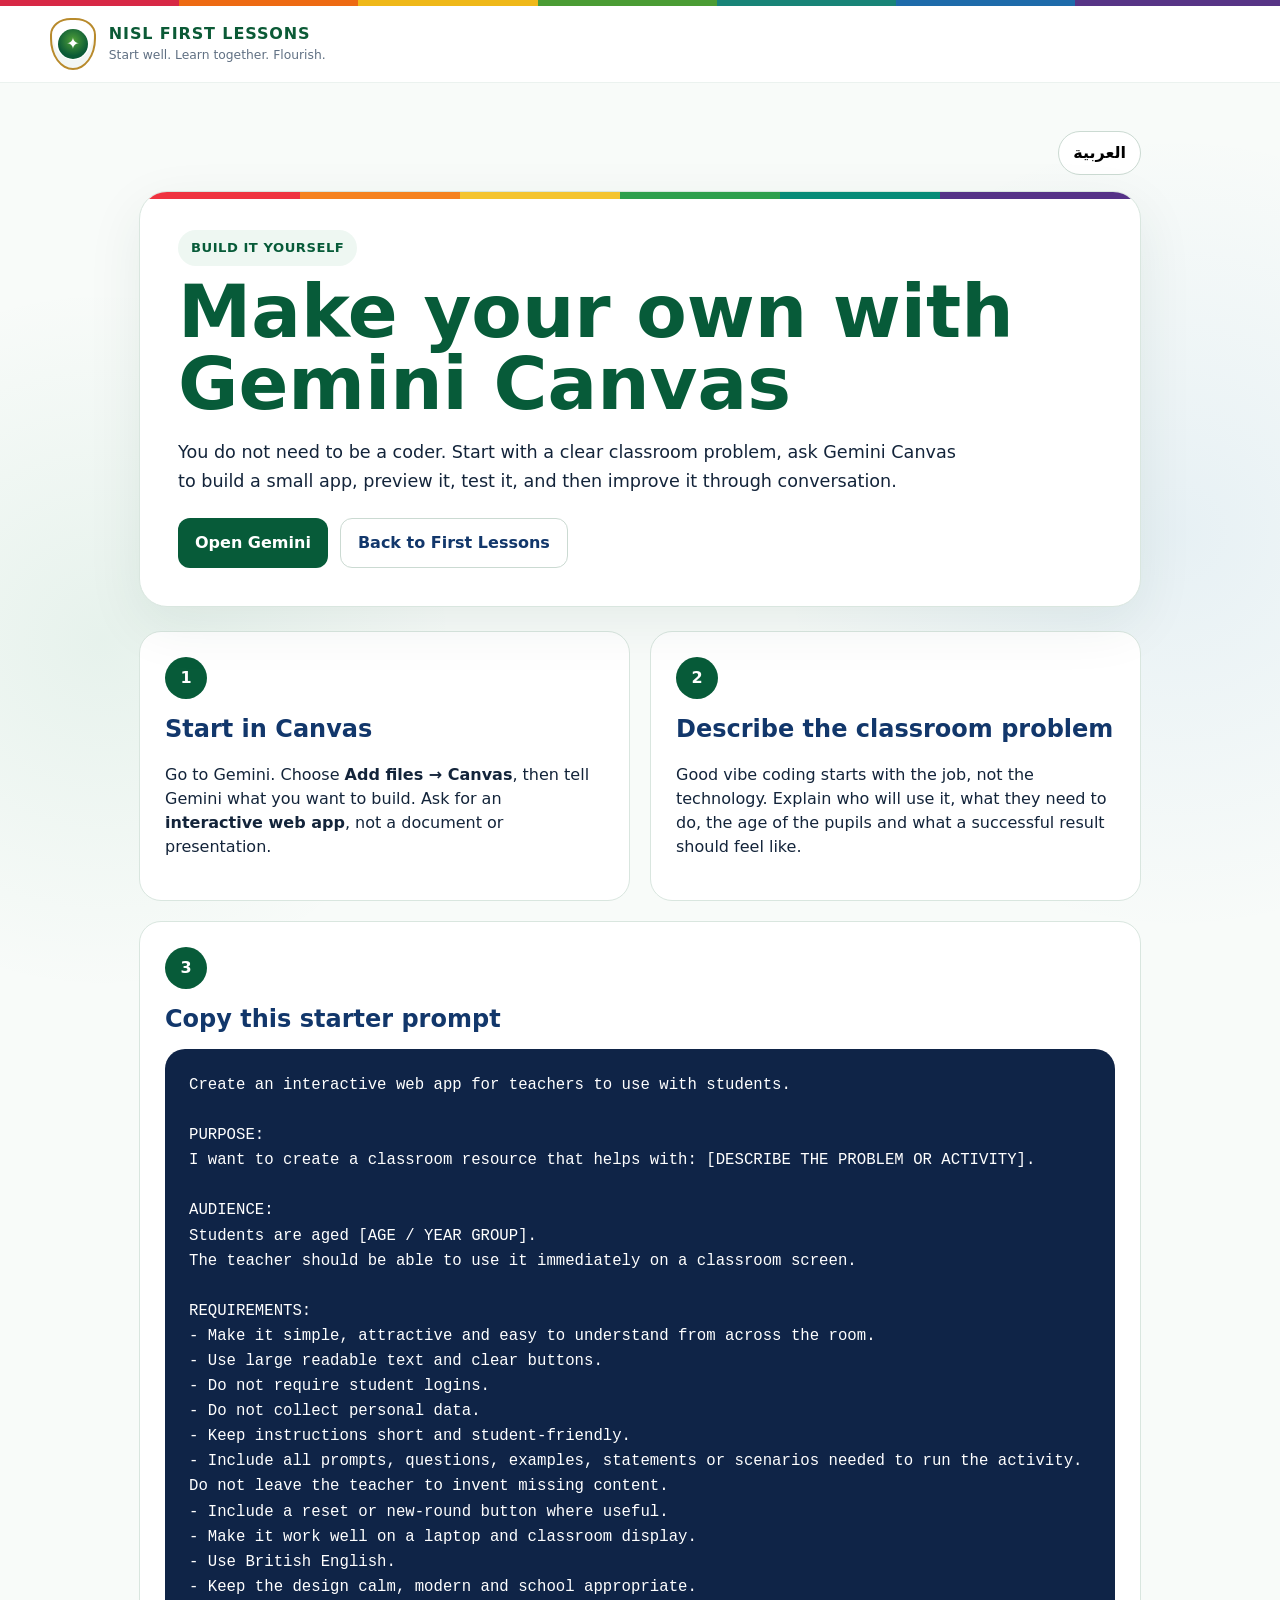
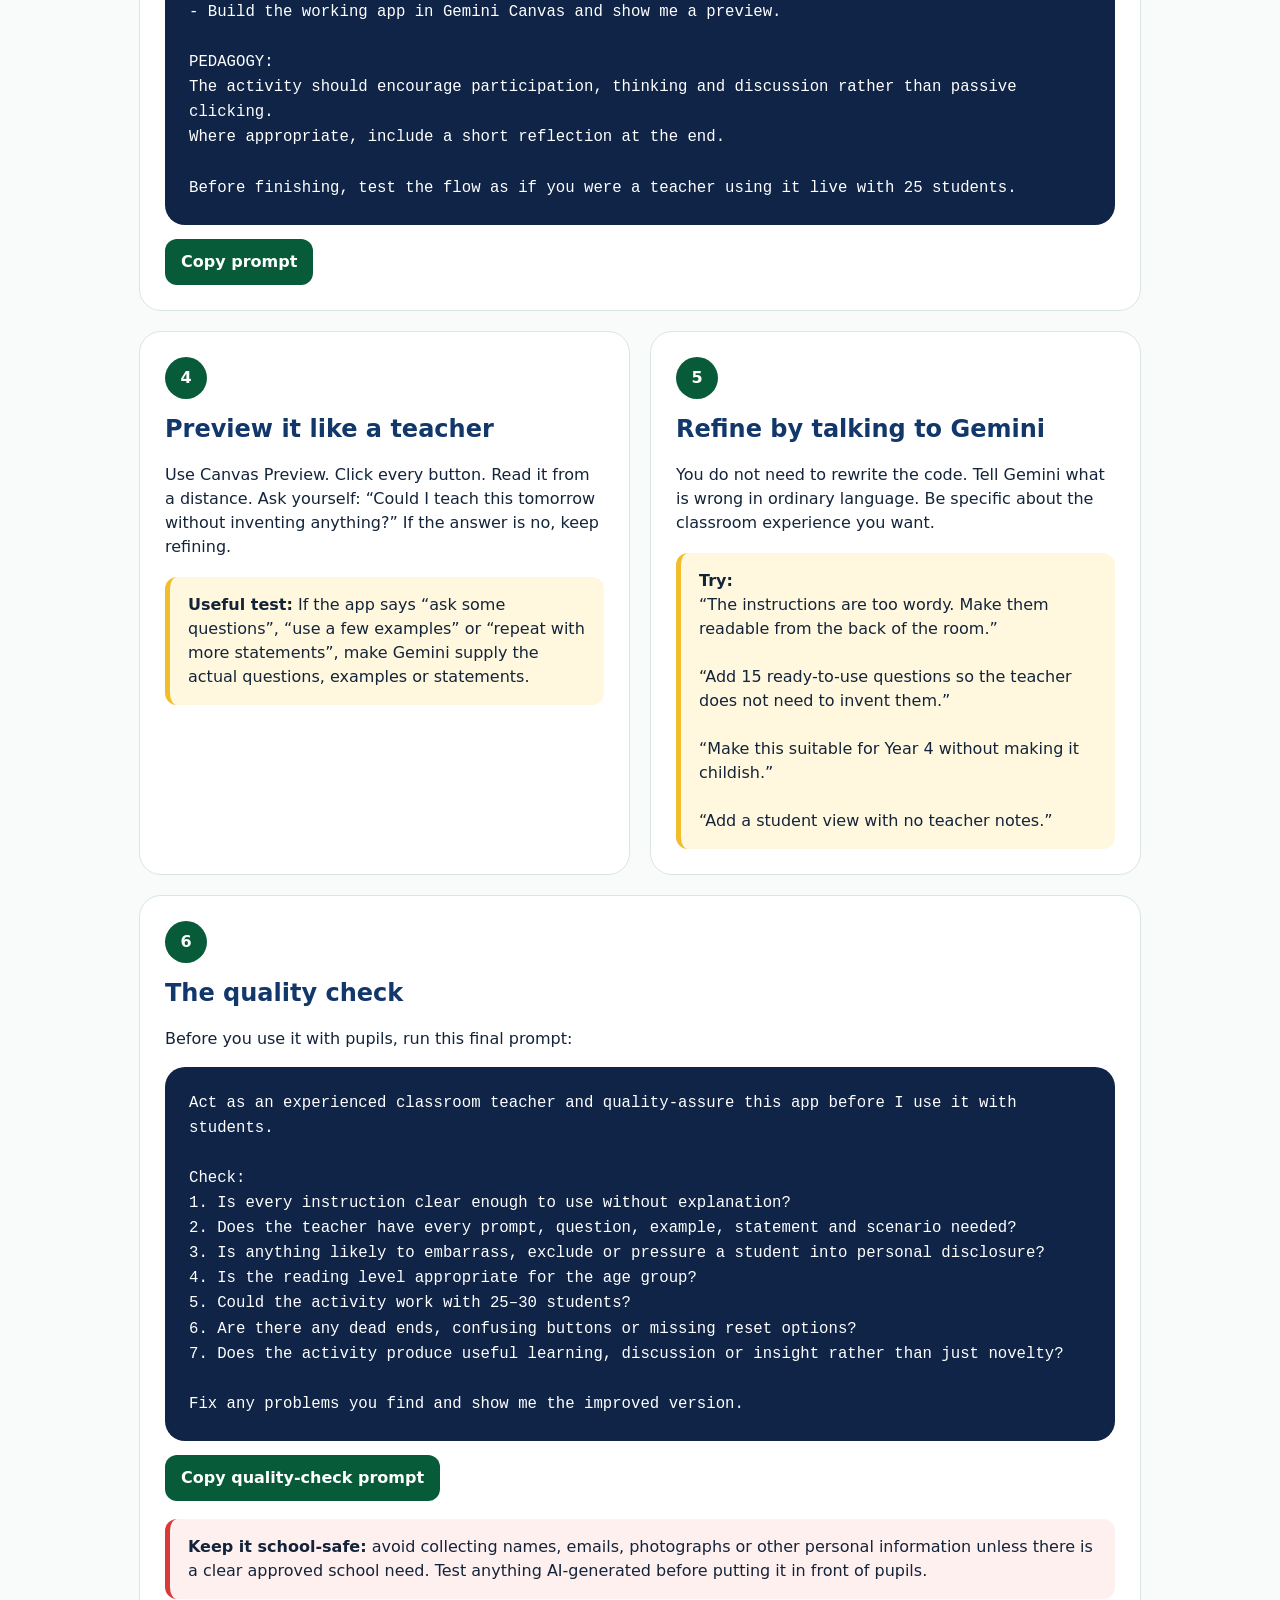
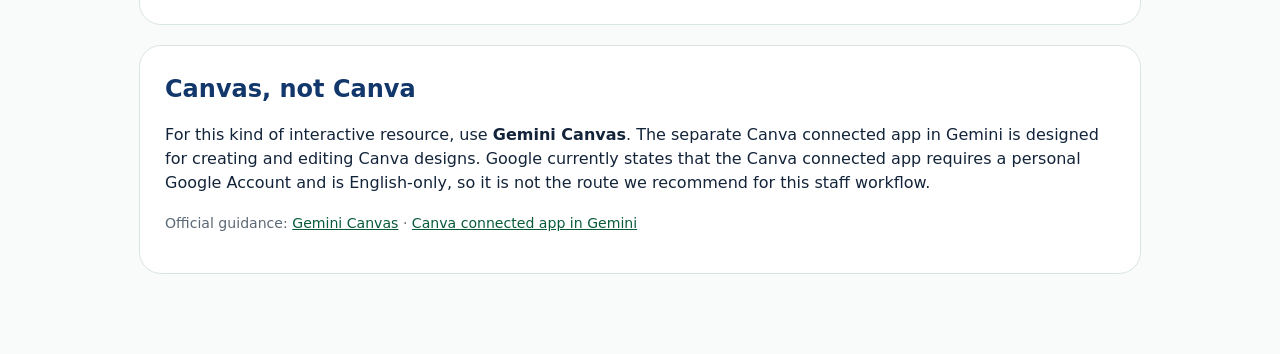
==== make-your-own.html @ 5b25884c "Add Gemini Canvas make-your-own guide" ====
<!doctype html>
<html lang="en" dir="ltr">
<head>
  <meta charset="utf-8" />
  <meta name="viewport" content="width=device-width, initial-scale=1" />
  <meta name="theme-color" content="#0b5a36" />
  <title>Make Your Own | NISL First Lessons</title>
  <link rel="stylesheet" href="styles.css" />
  <style>
    .guide-wrap{max-width:1050px;margin:0 auto;padding:48px 24px 80px}.guide-hero{background:#fff;border:1px solid #d9e6df;border-radius:28px;padding:38px;box-shadow:0 18px 55px rgba(14,65,47,.08);position:relative;overflow:hidden}.guide-hero:before{content:"";position:absolute;left:0;right:0;top:0;height:7px;background:linear-gradient(90deg,#ef3340 0 16%,#f58220 16% 32%,#f4c430 32% 48%,#2e9f4d 48% 64%,#078b78 64% 80%,#553287 80%)}.guide-hero h1{font-size:clamp(2.3rem,6vw,4.6rem);line-height:.98;margin:10px 0 18px;color:#075b39}.guide-hero p{font-size:1.1rem;line-height:1.65;max-width:780px}.guide-badge{display:inline-flex;padding:8px 13px;border-radius:999px;background:#eef7f2;color:#075b39;font-weight:800;font-size:.82rem;letter-spacing:.04em;text-transform:uppercase}.guide-grid{display:grid;grid-template-columns:repeat(2,minmax(0,1fr));gap:20px;margin-top:24px}.guide-card{background:#fff;border:1px solid #d9e6df;border-radius:22px;padding:25px}.guide-card.full{grid-column:1/-1}.guide-card h2{margin:0 0 12px;color:#12376b}.step-number{width:42px;height:42px;border-radius:50%;display:inline-grid;place-items:center;background:#075b39;color:#fff;font-weight:900;margin-bottom:12px}.prompt-box{background:#0f2447;color:#fff;border-radius:20px;padding:24px;white-space:pre-wrap;font:500 0.98rem/1.6 ui-monospace,SFMono-Regular,Consolas,monospace;position:relative}.copy-btn{margin-top:14px;border:0;border-radius:12px;background:#075b39;color:#fff;padding:11px 16px;font-weight:800;cursor:pointer}.tip{background:#fff8df;border-left:5px solid #f2bd2d;padding:16px 18px;border-radius:12px;margin-top:18px}.warning{background:#fff0f0;border-left:5px solid #d83a3a;padding:16px 18px;border-radius:12px;margin-top:18px}.source-note{font-size:.88rem;color:#5b6875;margin-top:18px}.source-note a{color:#075b39}.guide-actions{display:flex;gap:12px;flex-wrap:wrap;margin-top:22px}.guide-actions a{display:inline-flex;align-items:center;justify-content:center;text-decoration:none;border-radius:12px;padding:12px 17px;font-weight:800}.primary-link{background:#075b39;color:#fff}.secondary-link{background:#fff;color:#12376b;border:1px solid #cbdad2}.rtl .guide-card,.rtl .guide-hero{text-align:right}.lang-bar{display:flex;justify-content:flex-end;margin-bottom:16px}.lang-bar button{background:#fff;border:1px solid #cbdad2;border-radius:999px;padding:9px 14px;font-weight:800;cursor:pointer}@media(max-width:760px){.guide-grid{grid-template-columns:1fr}.guide-card.full{grid-column:auto}.guide-hero{padding:28px}.guide-wrap{padding:28px 16px 60px}}
  </style>
</head>
<body>
  <header class="site-header">
    <div class="rainbow-strip" aria-hidden="true"></div>
    <div class="header-inner">
      <a href="index.html" class="brand" aria-label="NISL First Lessons home">
        <span class="brand-mark" aria-hidden="true"><span class="brand-tree">✦</span></span>
        <span class="brand-copy"><strong>NISL FIRST LESSONS</strong><small id="brandTag">Start well. Learn together. Flourish.</small></span>
      </a>
    </div>
  </header>

  <main class="guide-wrap">
    <div class="lang-bar"><button id="langBtn" type="button">العربية</button></div>

    <section class="guide-hero">
      <span class="guide-badge" id="badge">Build it yourself</span>
      <h1 id="title">Make your own with Gemini Canvas</h1>
      <p id="intro">You do not need to be a coder. Start with a clear classroom problem, ask Gemini Canvas to build a small app, preview it, test it, and then improve it through conversation.</p>
      <div class="guide-actions">
        <a class="primary-link" href="https://gemini.google.com/" target="_blank" rel="noopener" id="openGemini">Open Gemini</a>
        <a class="secondary-link" href="index.html" id="back">Back to First Lessons</a>
      </div>
    </section>

    <section class="guide-grid">
      <article class="guide-card">
        <div class="step-number">1</div>
        <h2 id="s1h">Start in Canvas</h2>
        <p id="s1p">Go to Gemini. Choose <strong>Add files → Canvas</strong>, then tell Gemini what you want to build. Ask for an <strong>interactive web app</strong>, not a document or presentation.</p>
      </article>

      <article class="guide-card">
        <div class="step-number">2</div>
        <h2 id="s2h">Describe the classroom problem</h2>
        <p id="s2p">Good vibe coding starts with the job, not the technology. Explain who will use it, what they need to do, the age of the pupils and what a successful result should feel like.</p>
      </article>

      <article class="guide-card full">
        <div class="step-number">3</div>
        <h2 id="s3h">Copy this starter prompt</h2>
        <div class="prompt-box" id="promptBox">Create an interactive web app for teachers to use with students.

PURPOSE:
I want to create a classroom resource that helps with: [DESCRIBE THE PROBLEM OR ACTIVITY].

AUDIENCE:
Students are aged [AGE / YEAR GROUP].
The teacher should be able to use it immediately on a classroom screen.

REQUIREMENTS:
- Make it simple, attractive and easy to understand from across the room.
- Use large readable text and clear buttons.
- Do not require student logins.
- Do not collect personal data.
- Keep instructions short and student-friendly.
- Include all prompts, questions, examples, statements or scenarios needed to run the activity. Do not leave the teacher to invent missing content.
- Include a reset or new-round button where useful.
- Make it work well on a laptop and classroom display.
- Use British English.
- Keep the design calm, modern and school appropriate.
- Build the working app in Gemini Canvas and show me a preview.

PEDAGOGY:
The activity should encourage participation, thinking and discussion rather than passive clicking.
Where appropriate, include a short reflection at the end.

Before finishing, test the flow as if you were a teacher using it live with 25 students.</div>
        <button class="copy-btn" id="copyPrompt" type="button">Copy prompt</button>
      </article>

      <article class="guide-card">
        <div class="step-number">4</div>
        <h2 id="s4h">Preview it like a teacher</h2>
        <p id="s4p">Use Canvas Preview. Click every button. Read it from a distance. Ask yourself: “Could I teach this tomorrow without inventing anything?” If the answer is no, keep refining.</p>
        <div class="tip" id="tip"><strong>Useful test:</strong> If the app says “ask some questions”, “use a few examples” or “repeat with more statements”, make Gemini supply the actual questions, examples or statements.</div>
      </article>

      <article class="guide-card">
        <div class="step-number">5</div>
        <h2 id="s5h">Refine by talking to Gemini</h2>
        <p id="s5p">You do not need to rewrite the code. Tell Gemini what is wrong in ordinary language. Be specific about the classroom experience you want.</p>
        <div class="tip" id="examples"><strong>Try:</strong><br>“The instructions are too wordy. Make them readable from the back of the room.”<br><br>“Add 15 ready-to-use questions so the teacher does not need to invent them.”<br><br>“Make this suitable for Year 4 without making it childish.”<br><br>“Add a student view with no teacher notes.”</div>
      </article>

      <article class="guide-card full">
        <div class="step-number">6</div>
        <h2 id="s6h">The quality check</h2>
        <p id="s6p">Before you use it with pupils, run this final prompt:</p>
        <div class="prompt-box" id="auditBox">Act as an experienced classroom teacher and quality-assure this app before I use it with students.

Check:
1. Is every instruction clear enough to use without explanation?
2. Does the teacher have every prompt, question, example, statement and scenario needed?
3. Is anything likely to embarrass, exclude or pressure a student into personal disclosure?
4. Is the reading level appropriate for the age group?
5. Could the activity work with 25–30 students?
6. Are there any dead ends, confusing buttons or missing reset options?
7. Does the activity produce useful learning, discussion or insight rather than just novelty?

Fix any problems you find and show me the improved version.</div>
        <button class="copy-btn" id="copyAudit" type="button">Copy quality-check prompt</button>
        <div class="warning" id="warning"><strong>Keep it school-safe:</strong> avoid collecting names, emails, photographs or other personal information unless there is a clear approved school need. Test anything AI-generated before putting it in front of pupils.</div>
      </article>

      <article class="guide-card full">
        <h2 id="canvasVsCanva">Canvas, not Canva</h2>
        <p id="canvasVsCanvaP">For this kind of interactive resource, use <strong>Gemini Canvas</strong>. The separate Canva connected app in Gemini is designed for creating and editing Canva designs. Google currently states that the Canva connected app requires a personal Google Account and is English-only, so it is not the route we recommend for this staff workflow.</p>
        <p class="source-note" id="sources">Official guidance: <a href="https://support.google.com/gemini/answer/16047321" target="_blank" rel="noopener">Gemini Canvas</a> · <a href="https://support.google.com/gemini/answer/17081444" target="_blank" rel="noopener">Canva connected app in Gemini</a></p>
      </article>
    </section>
  </main>

  <script>
    const en={brandTag:'Start well. Learn together. Flourish.',badge:'Build it yourself',title:'Make your own with Gemini Canvas',intro:'You do not need to be a coder. Start with a clear classroom problem, ask Gemini Canvas to build a small app, preview it, test it, and then improve it through conversation.',openGemini:'Open Gemini',back:'Back to First Lessons',s1h:'Start in Canvas',s1p:'Go to Gemini. Choose <strong>Add files → Canvas</strong>, then tell Gemini what you want to build. Ask for an <strong>interactive web app</strong>, not a document or presentation.',s2h:'Describe the classroom problem',s2p:'Good vibe coding starts with the job, not the technology. Explain who will use it, what they need to do, the age of the pupils and what a successful result should feel like.',s3h:'Copy this starter prompt',copyPrompt:'Copy prompt',s4h:'Preview it like a teacher',s4p:'Use Canvas Preview. Click every button. Read it from a distance. Ask yourself: “Could I teach this tomorrow without inventing anything?” If the answer is no, keep refining.',tip:'<strong>Useful test:</strong> If the app says “ask some questions”, “use a few examples” or “repeat with more statements”, make Gemini supply the actual questions, examples or statements.',s5h:'Refine by talking to Gemini',s5p:'You do not need to rewrite the code. Tell Gemini what is wrong in ordinary language. Be specific about the classroom experience you want.',examples:'<strong>Try:</strong><br>“The instructions are too wordy. Make them readable from the back of the room.”<br><br>“Add 15 ready-to-use questions so the teacher does not need to invent them.”<br><br>“Make this suitable for Year 4 without making it childish.”<br><br>“Add a student view with no teacher notes.”',s6h:'The quality check',s6p:'Before you use it with pupils, run this final prompt:',copyAudit:'Copy quality-check prompt',warning:'<strong>Keep it school-safe:</strong> avoid collecting names, emails, photographs or other personal information unless there is a clear approved school need. Test anything AI-generated before putting it in front of pupils.',canvasVsCanva:'Canvas, not Canva',canvasVsCanvaP:'For this kind of interactive resource, use <strong>Gemini Canvas</strong>. The separate Canva connected app in Gemini is designed for creating and editing Canva designs. Google currently states that the Canva connected app requires a personal Google Account and is English-only, so it is not the route we recommend for this staff workflow.',sources:'Official guidance: <a href="https://support.google.com/gemini/answer/16047321" target="_blank" rel="noopener">Gemini Canvas</a> · <a href="https://support.google.com/gemini/answer/17081444" target="_blank" rel="noopener">Canva connected app in Gemini</a>'};
    const ar={brandTag:'ابدأ جيداً. تعلموا معاً. ازدهروا.',badge:'اصنعها بنفسك',title:'اصنع أداتك باستخدام Gemini Canvas',intro:'لا تحتاج إلى أن تكون مبرمجاً. ابدأ بمشكلة صفية واضحة، واطلب من Gemini Canvas إنشاء تطبيق صغير، ثم اعرضه واختبره وحسّنه من خلال الحوار.',openGemini:'افتح Gemini',back:'العودة إلى الحصص الأولى',s1h:'ابدأ في Canvas',s1p:'افتح Gemini واختر <strong>إضافة ملفات ← Canvas</strong>، ثم صف ما تريد بناءه. اطلب <strong>تطبيق ويب تفاعلياً</strong> وليس مستنداً أو عرضاً تقديمياً.',s2h:'صف المشكلة الصفية',s2p:'ابدأ بالمهمة لا بالتقنية. وضّح من سيستخدم الأداة، وما المطلوب منهم، وعمر الطلاب، وما شكل النجاح الذي تريده.',s3h:'انسخ هذا الطلب للبدء',copyPrompt:'نسخ الطلب',s4h:'عاينه كمعلم',s4p:'استخدم المعاينة في Canvas. جرّب كل زر واقرأ المحتوى من مسافة. اسأل نفسك: «هل أستطيع تدريس هذا غداً دون اختراع أي شيء؟» إذا كانت الإجابة لا، فاستمر في التحسين.',tip:'<strong>اختبار مفيد:</strong> إذا قالت الأداة «اطرح بعض الأسئلة» أو «استخدم أمثلة» أو «كرر بعبارات أخرى»، فاطلب من Gemini توفير الأسئلة أو الأمثلة أو العبارات نفسها.',s5h:'حسّنه بالحوار مع Gemini',s5p:'لا تحتاج إلى تعديل الكود بنفسك. أخبر Gemini بالمشكلة بلغة عادية وكن محدداً بشأن تجربة الصف التي تريدها.',examples:'<strong>جرّب:</strong><br>«التعليمات طويلة جداً. اجعلها مقروءة من آخر الصف.»<br><br>«أضف 15 سؤالاً جاهزاً حتى لا يضطر المعلم إلى ابتكارها.»<br><br>«اجعل هذا مناسباً للصف الرابع دون أن يبدو طفولياً.»<br><br>«أضف عرضاً للطلاب يخفي ملاحظات المعلم.»',s6h:'فحص الجودة',s6p:'قبل استخدام الأداة مع الطلاب، شغّل طلب الفحص النهائي:',copyAudit:'نسخ طلب فحص الجودة',warning:'<strong>حافظ على السلامة المدرسية:</strong> تجنب جمع الأسماء أو البريد الإلكتروني أو الصور أو المعلومات الشخصية إلا عند وجود حاجة مدرسية معتمدة وواضحة. اختبر أي محتوى يولده الذكاء الاصطناعي قبل عرضه على الطلاب.',canvasVsCanva:'Canvas وليس Canva',canvasVsCanvaP:'لهذا النوع من الموارد التفاعلية استخدم <strong>Gemini Canvas</strong>. تطبيق Canva المتصل داخل Gemini مخصص لإنشاء تصاميم Canva وتعديلها. وتشير Google حالياً إلى أنه يتطلب حساب Google شخصياً ويعمل باللغة الإنجليزية فقط، لذلك لا نوصي به لهذا الاستخدام المدرسي.',sources:'الإرشادات الرسمية: <a href="https://support.google.com/gemini/answer/16047321" target="_blank" rel="noopener">Gemini Canvas</a> · <a href="https://support.google.com/gemini/answer/17081444" target="_blank" rel="noopener">تطبيق Canva المتصل في Gemini</a>'};
    let lang='en';
    const ids=['brandTag','badge','title','intro','openGemini','back','s1h','s1p','s2h','s2p','s3h','s4h','s4p','tip','s5h','s5p','examples','s6h','s6p','warning','canvasVsCanva','canvasVsCanvaP','sources'];
    function apply(){const d=lang==='en'?en:ar;document.documentElement.lang=lang;document.documentElement.dir=lang==='ar'?'rtl':'ltr';document.body.classList.toggle('rtl',lang==='ar');ids.forEach(id=>{const el=document.getElementById(id);if(el&&d[id]!=null)el.innerHTML=d[id]});document.getElementById('copyPrompt').textContent=d.copyPrompt;document.getElementById('copyAudit').textContent=d.copyAudit;document.getElementById('langBtn').textContent=lang==='en'?'العربية':'English'}
    document.getElementById('langBtn').addEventListener('click',()=>{lang=lang==='en'?'ar':'en';apply()});
    document.getElementById('copyPrompt').addEventListener('click',async e=>{await navigator.clipboard.writeText(document.getElementById('promptBox').innerText);e.currentTarget.textContent=lang==='en'?'Copied!':'تم النسخ!';setTimeout(apply,1200)});
    document.getElementById('copyAudit').addEventListener('click',async e=>{await navigator.clipboard.writeText(document.getElementById('auditBox').innerText);e.currentTarget.textContent=lang==='en'?'Copied!':'تم النسخ!';setTimeout(apply,1200)});
  </script>
</body>
</html>
---- styles.css ----
:root {
  --ink: #13243a;
  --muted: #607083;
  --paper: #ffffff;
  --wash: #f4f8f5;
  --green: #0b5a36;
  --green-2: #198754;
  --navy: #173b70;
  --blue: #1d75bd;
  --amber: #e7a614;
  --orange: #ef6c00;
  --red: #d73a49;
  --purple: #62388d;
  --safe: #5c3a91;
  --line: #dce7df;
  --shadow: 0 20px 50px rgba(23, 59, 112, 0.12);
  --radius: 22px;
}

* { box-sizing: border-box; }
html { scroll-behavior: smooth; }
body {
  margin: 0;
  font-family: Inter, ui-sans-serif, system-ui, -apple-system, BlinkMacSystemFont, "Segoe UI", Arial, sans-serif;
  color: var(--ink);
  background:
    radial-gradient(circle at 8% 18%, rgba(25,135,84,.08), transparent 22rem),
    radial-gradient(circle at 92% 15%, rgba(29,117,189,.08), transparent 25rem),
    #f8fbf9;
  line-height: 1.5;
}

body[dir="rtl"] {
  font-family: Tahoma, Arial, sans-serif;
}

button, select, input { font: inherit; }
button { cursor: pointer; }
button:focus-visible, select:focus-visible, input:focus-visible, a:focus-visible {
  outline: 4px solid rgba(29,117,189,.28);
  outline-offset: 3px;
}

.skip-link {
  position: absolute;
  left: -9999px;
  top: 0;
  z-index: 100;
  background: var(--navy);
  color: white;
  padding: .8rem 1rem;
  border-radius: 0 0 10px 0;
}
.skip-link:focus { left: 0; }

.hidden { display: none !important; }

.site-header {
  background: rgba(255,255,255,.94);
  backdrop-filter: blur(14px);
  position: sticky;
  top: 0;
  z-index: 20;
  border-bottom: 1px solid rgba(11,90,54,.08);
}

.rainbow-strip {
  height: 6px;
  background: linear-gradient(90deg,
    #d72845 0 14%, #ed6a13 14% 28%, #efb819 28% 42%,
    #4b9c34 42% 56%, #188477 56% 70%, #1e6baa 70% 84%, #573486 84% 100%);
}

.header-inner {
  width: min(1180px, calc(100% - 2rem));
  margin: 0 auto;
  min-height: 76px;
  display: flex;
  align-items: center;
  justify-content: space-between;
  gap: 1rem;
}

.brand {
  display: flex;
  align-items: center;
  gap: .8rem;
  color: inherit;
  text-decoration: none;
}
.brand-mark {
  width: 46px;
  height: 52px;
  display: grid;
  place-items: center;
  border: 2px solid #b88a2c;
  border-radius: 45% 45% 50% 50% / 32% 32% 60% 60%;
  background: white;
  box-shadow: inset 0 -8px 0 rgba(11,90,54,.05);
}
.brand-tree {
  width: 30px;
  height: 30px;
  display: grid;
  place-items: center;
  border-radius: 50%;
  color: white;
  background: radial-gradient(circle at 50% 38%, #4f9f38, #0b5a36 65%);
  font-size: 1rem;
}
.brand-copy { display: grid; line-height: 1.05; }
.brand-copy strong { color: var(--green); letter-spacing: .055em; font-size: 1rem; }
.brand-copy small { color: var(--muted); margin-top: .35rem; font-size: .77rem; }

.header-actions { display: flex; align-items: center; gap: .7rem; }
.beta-pill {
  border: 1px solid #d9e6de;
  padding: .45rem .7rem;
  border-radius: 999px;
  color: var(--green);
  font-size: .78rem;
  background: #f5faf7;
}
.language-toggle {
  border: 1px solid #cad9d0;
  background: white;
  color: var(--navy);
  padding: .55rem .8rem;
  border-radius: 12px;
  font-weight: 700;
}
.language-toggle:hover { background: #f3f7fb; }

main { min-height: 75vh; }
.hero {
  width: min(1120px, calc(100% - 2rem));
  margin: 0 auto;
  padding: 4.6rem 0 3rem;
}
.hero-copy { max-width: 790px; margin: 0 auto 2.2rem; text-align: center; }
.eyebrow {
  margin: 0 0 .8rem;
  text-transform: uppercase;
  letter-spacing: .13em;
  color: var(--green-2);
  font-size: .76rem;
  font-weight: 800;
}
.hero h1 {
  margin: 0;
  color: var(--green);
  font-size: clamp(2.2rem, 6vw, 4.5rem);
  line-height: .98;
  letter-spacing: -.045em;
}
.hero-intro {
  color: var(--muted);
  font-size: 1.08rem;
  max-width: 710px;
  margin: 1.2rem auto 0;
}

.pathway-grid {
  display: grid;
  grid-template-columns: repeat(3, 1fr);
  gap: 1rem;
  margin: 2rem 0 1.3rem;
}
.pathway-card {
  border: 2px solid transparent;
  background: white;
  border-radius: var(--radius);
  padding: 1.3rem;
  text-align: left;
  min-height: 170px;
  box-shadow: 0 8px 28px rgba(12,66,39,.07);
  display: grid;
  align-content: start;
  gap: .45rem;
  transition: transform .18s ease, border-color .18s ease, box-shadow .18s ease;
}
body[dir="rtl"] .pathway-card { text-align: right; }
.pathway-card:hover { transform: translateY(-3px); box-shadow: 0 14px 32px rgba(12,66,39,.12); }
.pathway-card.active { border-color: var(--green-2); box-shadow: 0 0 0 4px rgba(25,135,84,.08), 0 14px 32px rgba(12,66,39,.12); }
.pathway-icon { font-size: 2rem; }
.pathway-card strong { color: var(--green); font-size: 1.12rem; }
.pathway-card span:last-child { color: var(--muted); font-size: .92rem; }

.builder-card {
  background: rgba(255,255,255,.97);
  border: 1px solid #dfebe3;
  border-radius: 28px;
  padding: clamp(1.2rem, 3vw, 2rem);
  box-shadow: var(--shadow);
}
.form-grid {
  display: grid;
  grid-template-columns: repeat(2, minmax(0, 1fr));
  gap: 1.2rem;
}
.field { display: grid; gap: .55rem; color: var(--ink); font-weight: 760; }
.field span { font-size: .86rem; }
.field select {
  width: 100%;
  border: 1px solid #ccdcd2;
  background: #fbfdfc;
  padding: .85rem 1rem;
  border-radius: 13px;
  color: var(--ink);
  min-height: 49px;
}
.builder-options {
  display: grid;
  grid-template-columns: repeat(2, 1fr);
  gap: 1rem;
  margin: 1.4rem 0;
}
.check-option {
  display: flex;
  gap: .8rem;
  padding: 1rem;
  border-radius: 16px;
  background: #f7faf8;
  border: 1px solid #e1ebe5;
}
.check-option input { width: 20px; height: 20px; accent-color: var(--green-2); margin-top: .15rem; flex: 0 0 auto; }
.check-option span { display: grid; gap: .2rem; }
.check-option strong { color: var(--green); font-size: .92rem; }
.check-option small { color: var(--muted); }

.primary-button {
  border: 0;
  background: linear-gradient(135deg, var(--green), #147347);
  color: white;
  padding: .95rem 1.25rem;
  border-radius: 14px;
  font-weight: 820;
  box-shadow: 0 10px 25px rgba(11,90,54,.22);
}
.primary-button:hover { filter: brightness(1.06); transform: translateY(-1px); }
.generate-button { width: 100%; font-size: 1.03rem; }

.quick-note {
  display: flex;
  gap: .75rem;
  align-items: flex-start;
  max-width: 780px;
  margin: 1.4rem auto 0;
  color: var(--muted);
  font-size: .9rem;
}
.quick-note p { margin: 0; }
.quick-note strong { color: var(--ink); }

.result-section {
  width: min(1120px, calc(100% - 2rem));
  margin: 0 auto;
  padding: 2rem 0 4rem;
}
.result-toolbar {
  display: flex;
  justify-content: space-between;
  gap: 1rem;
  align-items: center;
  margin-bottom: 1rem;
  flex-wrap: wrap;
}
.toolbar-actions { display: flex; flex-wrap: wrap; gap: .55rem; }
.ghost-button, .small-button {
  border: 1px solid #cad9d0;
  background: white;
  color: var(--navy);
  border-radius: 11px;
  padding: .62rem .8rem;
  font-weight: 730;
}
.ghost-button:hover, .small-button:hover { background: #f5f8f6; border-color: #a7c1b0; }

.lesson-sheet {
  background: white;
  border: 1px solid #dfebe3;
  border-radius: 28px;
  overflow: hidden;
  box-shadow: var(--shadow);
}
.lesson-sheet::before {
  content: "";
  display: block;
  height: 8px;
  background: linear-gradient(90deg,
    #d72845 0 14%, #ed6a13 14% 28%, #efb819 28% 42%,
    #4b9c34 42% 56%, #188477 56% 70%, #1e6baa 70% 84%, #573486 84% 100%);
}
.lesson-header {
  display: flex;
  justify-content: space-between;
  gap: 1.2rem;
  padding: clamp(1.4rem, 4vw, 2.5rem);
  background: linear-gradient(135deg, #f7fbf8, #fff);
  border-bottom: 1px solid #e4ece7;
}
.lesson-kicker {
  margin: 0 0 .45rem;
  color: var(--green-2);
  text-transform: uppercase;
  font-size: .75rem;
  letter-spacing: .12em;
  font-weight: 850;
}
.lesson-header h2 {
  color: var(--green);
  margin: 0;
  font-size: clamp(2rem, 5vw, 3.7rem);
  line-height: 1.02;
  letter-spacing: -.035em;
}
.lesson-summary { color: var(--muted); max-width: 720px; margin: .8rem 0 0; font-size: 1.02rem; }
.lesson-badge {
  width: 66px;
  height: 66px;
  flex: 0 0 auto;
  display: grid;
  place-items: center;
  background: #eaf5ee;
  border-radius: 50%;
  font-size: 2rem;
}
.lesson-meta {
  display: flex;
  gap: .55rem;
  flex-wrap: wrap;
  padding: 1rem clamp(1.4rem, 4vw, 2.5rem) 0;
}
.meta-pill {
  border-radius: 999px;
  background: #eef5f0;
  color: var(--green);
  padding: .42rem .68rem;
  font-size: .8rem;
  font-weight: 760;
}
.teacher-overview {
  display: grid;
  grid-template-columns: 1.2fr 1fr;
  gap: 1rem;
  padding: 1.25rem clamp(1.4rem, 4vw, 2.5rem);
}
.teacher-overview > div {
  border: 1px solid #e0e9e3;
  border-radius: 16px;
  padding: 1rem;
  background: #fbfdfc;
}
.mini-label {
  display: block;
  text-transform: uppercase;
  color: var(--green-2);
  letter-spacing: .1em;
  font-size: .69rem;
  font-weight: 850;
  margin-bottom: .35rem;
}
.teacher-overview p { margin: 0; }

.lesson-stages {
  padding: .4rem clamp(1.4rem, 4vw, 2.5rem) 1.5rem;
  display: grid;
  gap: .85rem;
}
.stage-card {
  border-radius: 18px;
  border: 1px solid #dfe8e2;
  padding: 1.1rem;
  display: grid;
  grid-template-columns: 78px 1fr;
  gap: 1rem;
  background: white;
}
.stage-time {
  border-radius: 13px;
  padding: .65rem .55rem;
  background: var(--navy);
  color: white;
  text-align: center;
  align-self: start;
}
.stage-time strong { display: block; font-size: 1.25rem; line-height: 1; }
.stage-time span { font-size: .7rem; opacity: .82; }
.stage-copy h3 { margin: 0 0 .35rem; color: var(--navy); font-size: 1.1rem; }
.stage-copy p { margin: 0; color: #32445a; }
.stage-card.flourish { border-color: #cfe5d5; background: #f4faf6; }
.stage-card.flourish .stage-time { background: var(--green-2); }
.stage-card.exit { border-color: #dfd8ef; background: #faf8fd; }
.stage-card.exit .stage-time { background: var(--purple); }

.adaptation-panel {
  margin: 0 clamp(1.4rem, 4vw, 2.5rem) 1.3rem;
  display: grid;
  grid-template-columns: repeat(2, 1fr);
  border-radius: 18px;
  overflow: hidden;
  border: 1px solid #dde7e1;
}
.adaptation-panel > div { padding: 1.1rem; }
.adaptation-panel > div:first-child { background: #f3f8f5; }
.adaptation-panel > div:last-child { background: #f5f7fb; }
.adaptation-panel h3 { margin: 0 0 .35rem; color: var(--green); }
.adaptation-panel p { margin: 0; color: var(--muted); }

.adjust-panel {
  margin: 0 clamp(1.4rem, 4vw, 2.5rem) 2rem;
  border: 1px dashed #b9cec0;
  border-radius: 15px;
  padding: 1rem;
  display: flex;
  flex-wrap: wrap;
  gap: .75rem;
  align-items: center;
  justify-content: space-between;
}
.adjust-panel p { margin: 0; color: var(--muted); }
.adjust-panel > div { display: flex; gap: .5rem; }
.adjust-note { flex-basis: 100%; color: var(--green) !important; font-weight: 690; }

.student-mode .no-student-view { display: none !important; }
.student-mode .lesson-header { min-height: 220px; align-items: center; }
.student-mode .lesson-header h2 { font-size: clamp(2.5rem, 8vw, 5.8rem); }
.student-mode .lesson-summary { font-size: 1.25rem; }
.student-mode .teacher-overview { display: none; }
.student-mode .lesson-meta { justify-content: center; }
.student-mode .stage-card { grid-template-columns: 96px 1fr; padding: 1.5rem; }
.student-mode .stage-copy h3 { font-size: 1.5rem; }
.student-mode .stage-copy p { font-size: 1.15rem; }
.exit-student-view { margin: 1rem auto 0; display: block; }

.site-footer {
  padding: 2rem 1rem 2.6rem;
  text-align: center;
  color: var(--muted);
}
.footer-values {
  display: flex;
  justify-content: center;
  gap: 1.2rem;
  flex-wrap: wrap;
  font-size: .78rem;
  font-weight: 900;
  letter-spacing: .055em;
}
.ready { color: var(--green); }
.respectful { color: var(--blue); }
.responsible { color: var(--orange); }
.safe { color: var(--purple); }
.site-footer p { font-size: .83rem; }

@media (max-width: 840px) {
  .beta-pill { display: none; }
  .pathway-grid { grid-template-columns: 1fr; }
  .pathway-card { min-height: 0; grid-template-columns: auto 1fr; align-items: center; }
  .pathway-card .pathway-icon { grid-row: span 2; }
  .form-grid, .builder-options, .teacher-overview, .adaptation-panel { grid-template-columns: 1fr; }
  .lesson-header { align-items: flex-start; }
  .result-toolbar { align-items: stretch; }
  .toolbar-actions { width: 100%; }
}

@media (max-width: 560px) {
  .header-inner { width: min(100% - 1rem, 1180px); min-height: 68px; }
  .brand-copy small { display: none; }
  .brand-copy strong { font-size: .88rem; }
  .brand-mark { width: 40px; height: 46px; }
  .hero { width: min(100% - 1rem, 1120px); padding-top: 2.8rem; }
  .builder-card { border-radius: 20px; }
  .result-section { width: min(100% - .75rem, 1120px); }
  .lesson-sheet { border-radius: 20px; }
  .stage-card { grid-template-columns: 62px 1fr; gap: .75rem; }
  .stage-time strong { font-size: 1rem; }
  .ghost-button { flex: 1; }
}

@media print {
  body { background: white; }
  .no-print, .site-header, .site-footer { display: none !important; }
  .result-section { width: 100%; padding: 0; }
  .lesson-sheet { box-shadow: none; border: 0; border-radius: 0; }
  .lesson-sheet::before { height: 5px; }
  .lesson-header { padding: 1rem 0; }
  .lesson-meta, .teacher-overview, .lesson-stages { padding-left: 0; padding-right: 0; }
  .adaptation-panel { margin-left: 0; margin-right: 0; }
  .stage-card { break-inside: avoid; }
}
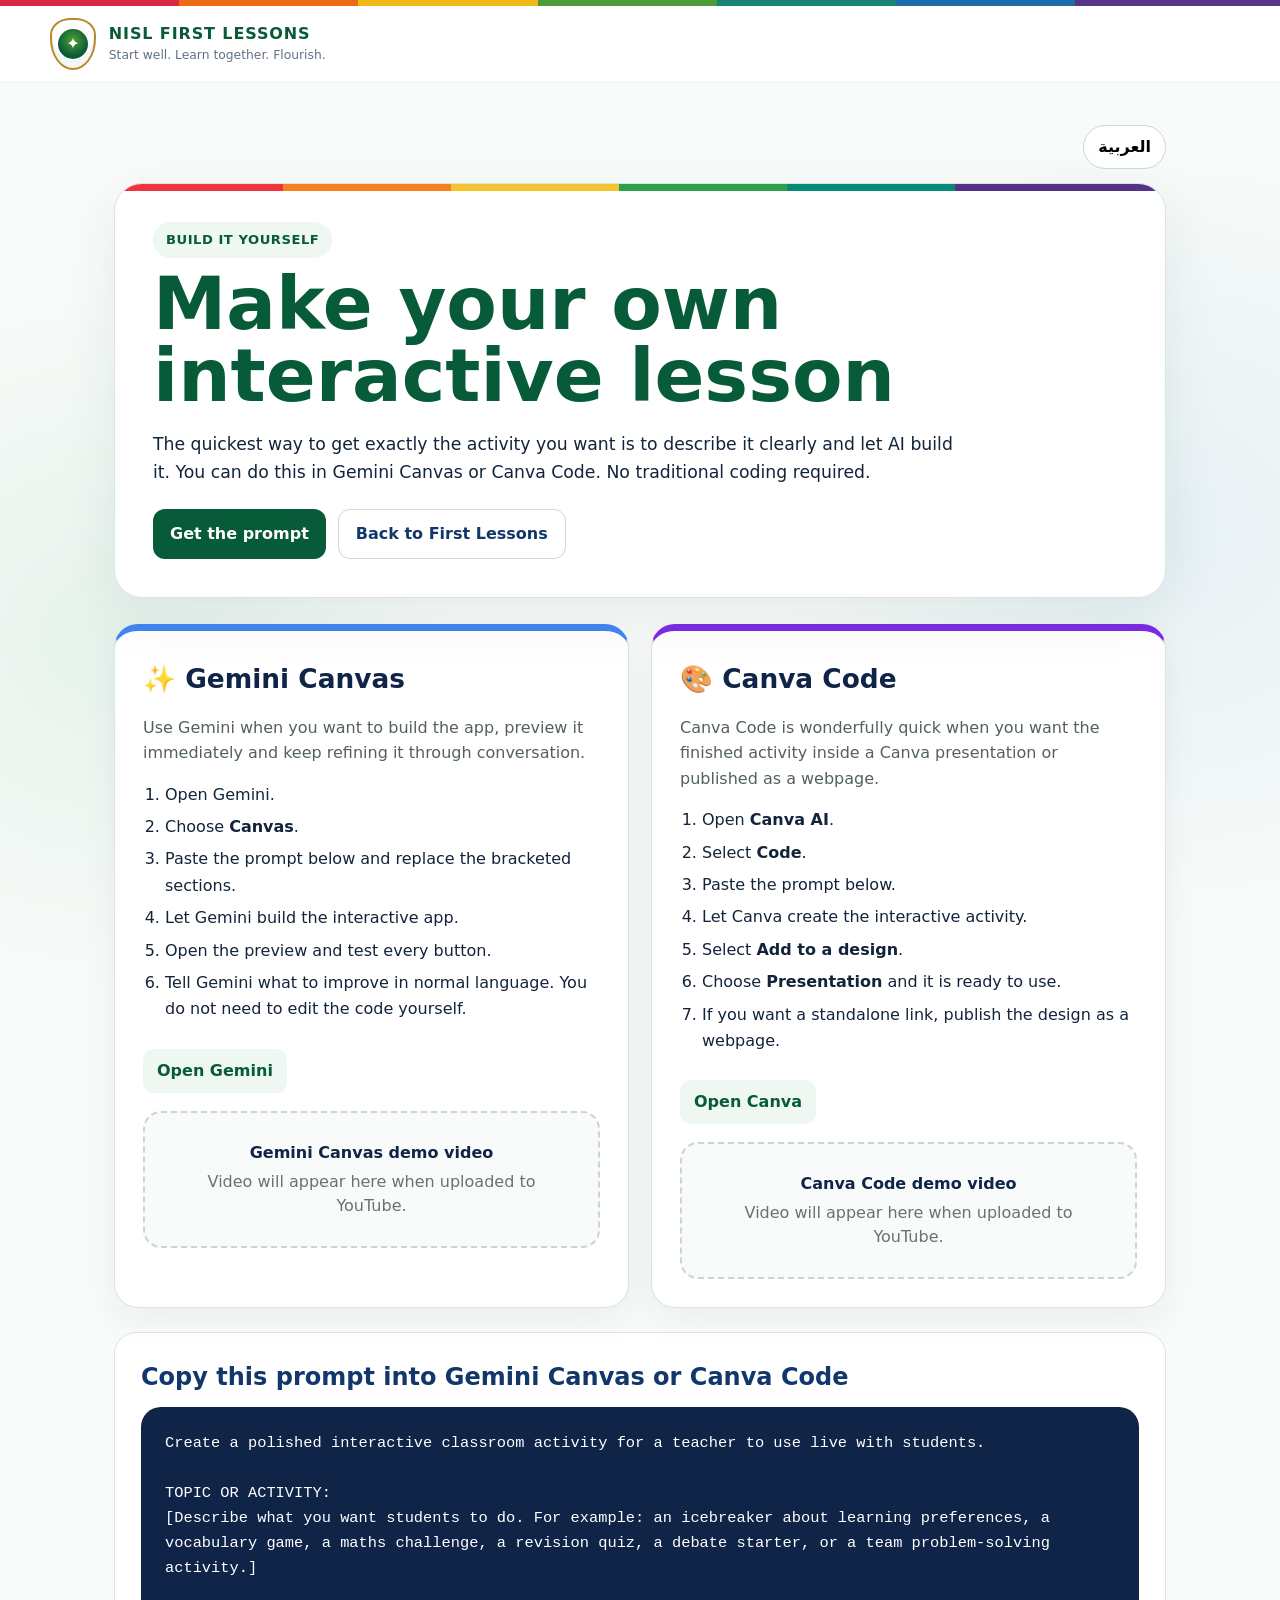
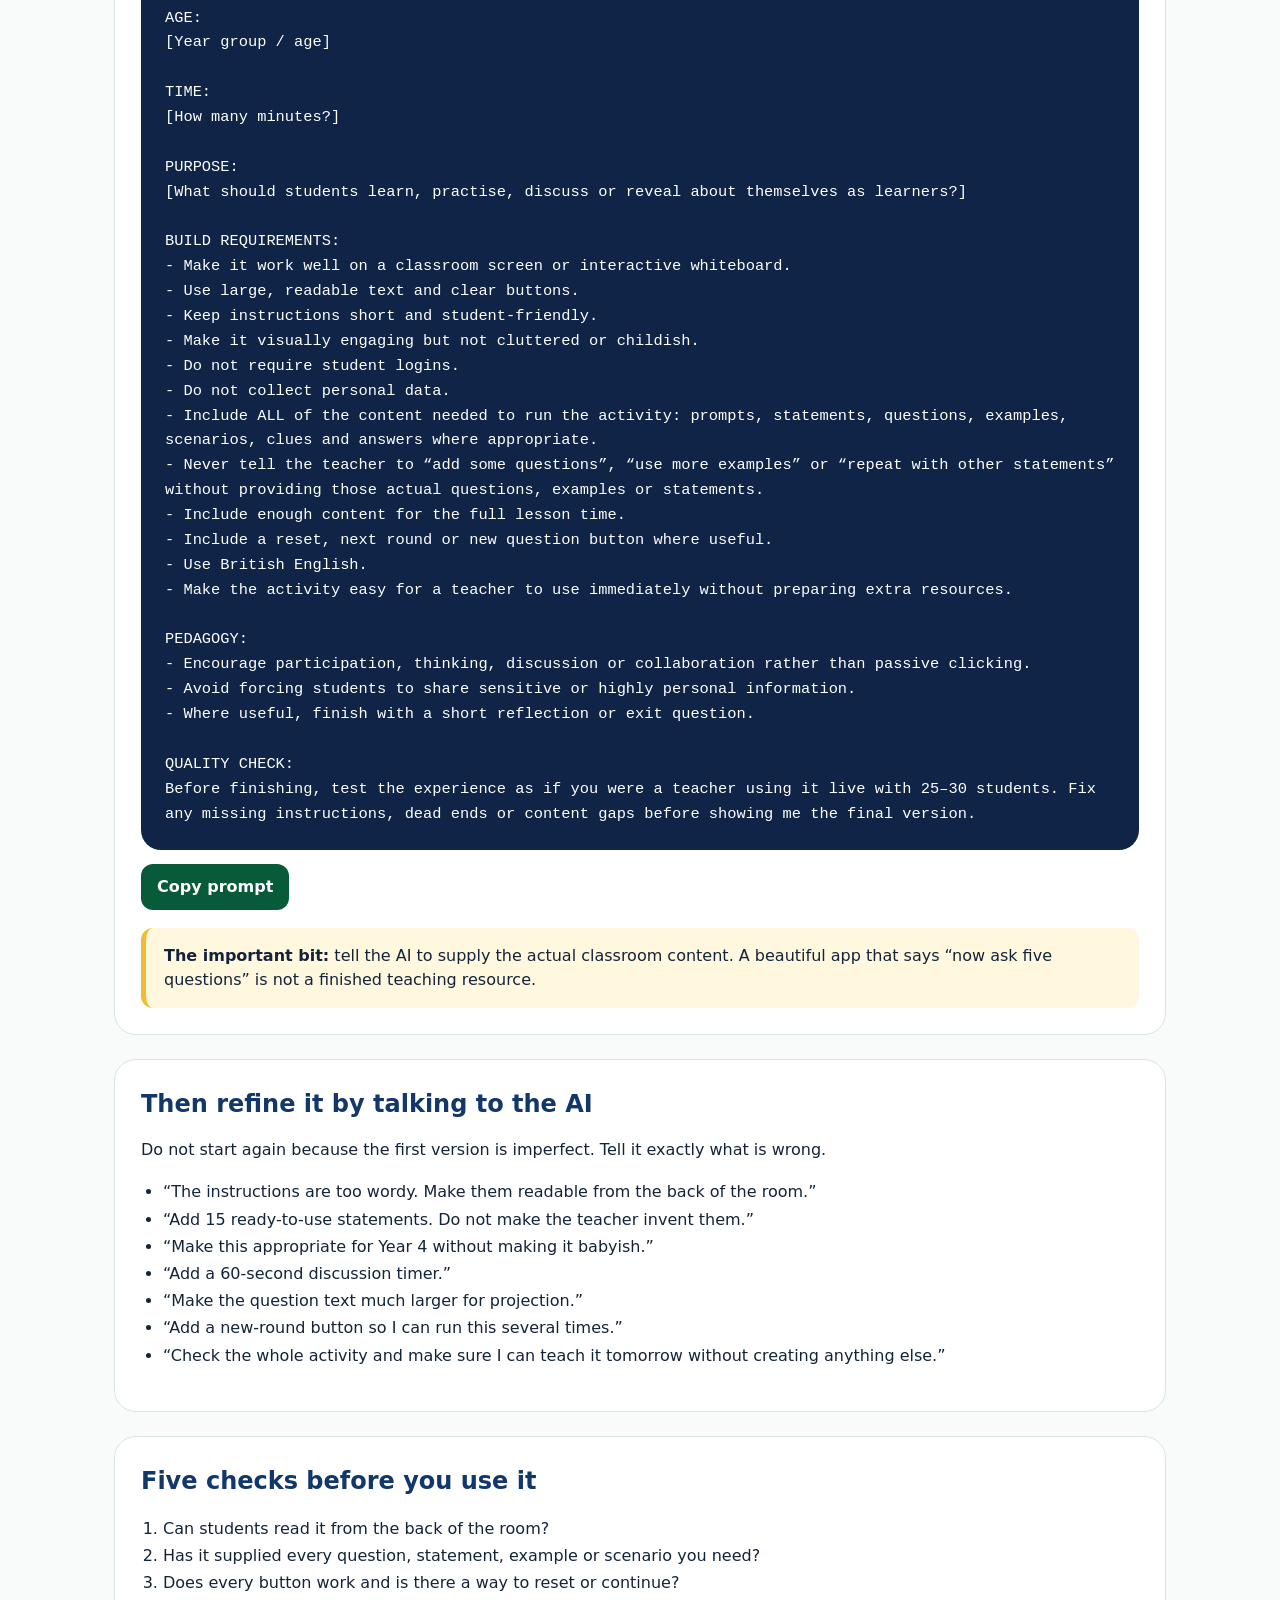
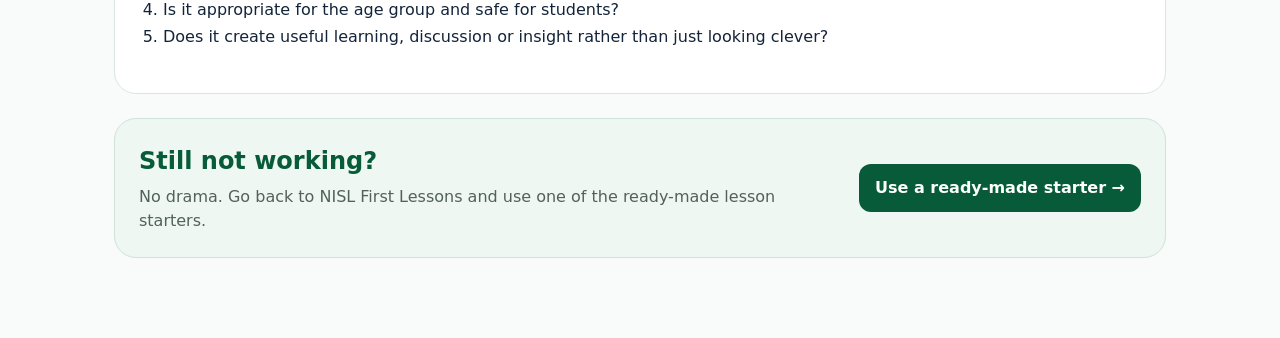
==== commit ce5932c0: "Add Gemini Canvas and Canva Code build guide" ====
--- a/make-your-own.html
+++ b/make-your-own.html
@@ -7,130 +7,136 @@
   <title>Make Your Own | NISL First Lessons</title>
   <link rel="stylesheet" href="styles.css" />
   <style>
-    .guide-wrap{max-width:1050px;margin:0 auto;padding:48px 24px 80px}.guide-hero{background:#fff;border:1px solid #d9e6df;border-radius:28px;padding:38px;box-shadow:0 18px 55px rgba(14,65,47,.08);position:relative;overflow:hidden}.guide-hero:before{content:"";position:absolute;left:0;right:0;top:0;height:7px;background:linear-gradient(90deg,#ef3340 0 16%,#f58220 16% 32%,#f4c430 32% 48%,#2e9f4d 48% 64%,#078b78 64% 80%,#553287 80%)}.guide-hero h1{font-size:clamp(2.3rem,6vw,4.6rem);line-height:.98;margin:10px 0 18px;color:#075b39}.guide-hero p{font-size:1.1rem;line-height:1.65;max-width:780px}.guide-badge{display:inline-flex;padding:8px 13px;border-radius:999px;background:#eef7f2;color:#075b39;font-weight:800;font-size:.82rem;letter-spacing:.04em;text-transform:uppercase}.guide-grid{display:grid;grid-template-columns:repeat(2,minmax(0,1fr));gap:20px;margin-top:24px}.guide-card{background:#fff;border:1px solid #d9e6df;border-radius:22px;padding:25px}.guide-card.full{grid-column:1/-1}.guide-card h2{margin:0 0 12px;color:#12376b}.step-number{width:42px;height:42px;border-radius:50%;display:inline-grid;place-items:center;background:#075b39;color:#fff;font-weight:900;margin-bottom:12px}.prompt-box{background:#0f2447;color:#fff;border-radius:20px;padding:24px;white-space:pre-wrap;font:500 0.98rem/1.6 ui-monospace,SFMono-Regular,Consolas,monospace;position:relative}.copy-btn{margin-top:14px;border:0;border-radius:12px;background:#075b39;color:#fff;padding:11px 16px;font-weight:800;cursor:pointer}.tip{background:#fff8df;border-left:5px solid #f2bd2d;padding:16px 18px;border-radius:12px;margin-top:18px}.warning{background:#fff0f0;border-left:5px solid #d83a3a;padding:16px 18px;border-radius:12px;margin-top:18px}.source-note{font-size:.88rem;color:#5b6875;margin-top:18px}.source-note a{color:#075b39}.guide-actions{display:flex;gap:12px;flex-wrap:wrap;margin-top:22px}.guide-actions a{display:inline-flex;align-items:center;justify-content:center;text-decoration:none;border-radius:12px;padding:12px 17px;font-weight:800}.primary-link{background:#075b39;color:#fff}.secondary-link{background:#fff;color:#12376b;border:1px solid #cbdad2}.rtl .guide-card,.rtl .guide-hero{text-align:right}.lang-bar{display:flex;justify-content:flex-end;margin-bottom:16px}.lang-bar button{background:#fff;border:1px solid #cbdad2;border-radius:999px;padding:9px 14px;font-weight:800;cursor:pointer}@media(max-width:760px){.guide-grid{grid-template-columns:1fr}.guide-card.full{grid-column:auto}.guide-hero{padding:28px}.guide-wrap{padding:28px 16px 60px}}
+    .guide-wrap{max-width:1100px;margin:0 auto;padding:42px 24px 80px}.lang-bar{display:flex;justify-content:flex-end;margin-bottom:14px}.lang-bar button{background:#fff;border:1px solid #cbdad2;border-radius:999px;padding:9px 14px;font-weight:800;cursor:pointer}.guide-hero{background:#fff;border:1px solid #d9e6df;border-radius:28px;padding:38px;box-shadow:0 18px 55px rgba(14,65,47,.08);position:relative;overflow:hidden}.guide-hero:before{content:"";position:absolute;left:0;right:0;top:0;height:7px;background:linear-gradient(90deg,#ef3340 0 16%,#f58220 16% 32%,#f4c430 32% 48%,#2e9f4d 48% 64%,#078b78 64% 80%,#553287 80%)}.guide-hero h1{font-size:clamp(2.3rem,6vw,4.6rem);line-height:.98;margin:10px 0 18px;color:#075b39}.guide-hero p{font-size:1.08rem;line-height:1.65;max-width:820px}.guide-badge{display:inline-flex;padding:8px 13px;border-radius:999px;background:#eef7f2;color:#075b39;font-weight:800;font-size:.82rem;letter-spacing:.04em;text-transform:uppercase}.guide-actions{display:flex;gap:12px;flex-wrap:wrap;margin-top:22px}.guide-actions a{display:inline-flex;align-items:center;justify-content:center;text-decoration:none;border-radius:12px;padding:12px 17px;font-weight:800}.primary-link{background:#075b39;color:#fff}.secondary-link{background:#fff;color:#12376b;border:1px solid #cbdad2}.route-grid{display:grid;grid-template-columns:repeat(2,minmax(0,1fr));gap:22px;margin-top:26px}.route-card{background:#fff;border:1px solid #d9e6df;border-radius:24px;padding:28px;box-shadow:0 12px 36px rgba(15,36,71,.06)}.route-card.gemini{border-top:7px solid #4285f4}.route-card.canva{border-top:7px solid #7d2ae8}.route-card h2{font-size:1.65rem;margin:0 0 8px;color:#0f2447}.route-card p{line-height:1.6;color:#53615b}.route-card ol{padding-left:22px;line-height:1.65}.route-card li+li{margin-top:6px}.route-card a{display:inline-flex;text-decoration:none;padding:10px 14px;border-radius:11px;background:#eef7f2;color:#075b39;font-weight:900;margin-top:10px}.video-placeholder{margin-top:18px;border:2px dashed #c8d8d0;border-radius:18px;padding:28px;text-align:center;background:#f8fbf9;color:#66736e}.video-placeholder strong{display:block;color:#0f2447;margin-bottom:5px}.guide-card{background:#fff;border:1px solid #d9e6df;border-radius:22px;padding:26px;margin-top:24px}.guide-card h2{margin:0 0 12px;color:#12376b}.prompt-box{background:#0f2447;color:#fff;border-radius:20px;padding:24px;white-space:pre-wrap;font:500 .96rem/1.62 ui-monospace,SFMono-Regular,Consolas,monospace}.copy-btn{margin-top:14px;border:0;border-radius:12px;background:#075b39;color:#fff;padding:11px 16px;font-weight:800;cursor:pointer}.tip{background:#fff8df;border-left:5px solid #f2bd2d;padding:16px 18px;border-radius:12px;margin-top:18px}.quality-list{line-height:1.7;padding-left:22px}.fallback{background:#eef7f2;border:1px solid #cfe3d8;border-radius:22px;padding:24px;margin-top:24px;display:flex;align-items:center;justify-content:space-between;gap:18px}.fallback h2{margin:0 0 6px;color:#075b39}.fallback p{margin:0;color:#53615b}.fallback a{flex:0 0 auto;background:#075b39;color:#fff;text-decoration:none;font-weight:900;border-radius:12px;padding:12px 16px}.rtl .guide-card,.rtl .guide-hero,.rtl .route-card,.rtl .fallback{text-align:right}.rtl .route-card ol,.rtl .quality-list{padding-left:0;padding-right:22px}@media(max-width:760px){.route-grid{grid-template-columns:1fr}.guide-hero{padding:28px}.guide-wrap{padding:28px 16px 60px}.fallback{flex-direction:column;align-items:flex-start}.fallback a{width:100%;text-align:center}}
   </style>
 </head>
 <body>
-  <header class="site-header">
-    <div class="rainbow-strip" aria-hidden="true"></div>
-    <div class="header-inner">
-      <a href="index.html" class="brand" aria-label="NISL First Lessons home">
-        <span class="brand-mark" aria-hidden="true"><span class="brand-tree">✦</span></span>
-        <span class="brand-copy"><strong>NISL FIRST LESSONS</strong><small id="brandTag">Start well. Learn together. Flourish.</small></span>
-      </a>
-    </div>
-  </header>
+  <header class="site-header"><div class="rainbow-strip" aria-hidden="true"></div><div class="header-inner"><a href="index.html" class="brand" aria-label="NISL First Lessons home"><span class="brand-mark" aria-hidden="true"><span class="brand-tree">✦</span></span><span class="brand-copy"><strong>NISL FIRST LESSONS</strong><small id="brandTag">Start well. Learn together. Flourish.</small></span></a></div></header>
 
   <main class="guide-wrap">
     <div class="lang-bar"><button id="langBtn" type="button">العربية</button></div>
 
     <section class="guide-hero">
-      <span class="guide-badge" id="badge">Build it yourself</span>
-      <h1 id="title">Make your own with Gemini Canvas</h1>
-      <p id="intro">You do not need to be a coder. Start with a clear classroom problem, ask Gemini Canvas to build a small app, preview it, test it, and then improve it through conversation.</p>
-      <div class="guide-actions">
-        <a class="primary-link" href="https://gemini.google.com/" target="_blank" rel="noopener" id="openGemini">Open Gemini</a>
-        <a class="secondary-link" href="index.html" id="back">Back to First Lessons</a>
-      </div>
+      <span class="guide-badge" id="badge">BUILD IT YOURSELF</span>
+      <h1 id="title">Make your own interactive lesson</h1>
+      <p id="intro">The quickest way to get exactly the activity you want is to describe it clearly and let AI build it. You can do this in Gemini Canvas or Canva Code. No traditional coding required.</p>
+      <div class="guide-actions"><a class="primary-link" href="#prompt" id="jumpPrompt">Get the prompt</a><a class="secondary-link" href="index.html" id="back">Back to First Lessons</a></div>
     </section>
 
-    <section class="guide-grid">
-      <article class="guide-card">
-        <div class="step-number">1</div>
-        <h2 id="s1h">Start in Canvas</h2>
-        <p id="s1p">Go to Gemini. Choose <strong>Add files → Canvas</strong>, then tell Gemini what you want to build. Ask for an <strong>interactive web app</strong>, not a document or presentation.</p>
+    <section class="route-grid">
+      <article class="route-card gemini" id="gemini">
+        <h2>✨ <span id="geminiTitle">Gemini Canvas</span></h2>
+        <p id="geminiIntro">Use Gemini when you want to build the app, preview it immediately and keep refining it through conversation.</p>
+        <ol id="geminiSteps">
+          <li>Open Gemini.</li>
+          <li>Choose <strong>Canvas</strong>.</li>
+          <li>Paste the prompt below and replace the bracketed sections.</li>
+          <li>Let Gemini build the interactive app.</li>
+          <li>Open the preview and test every button.</li>
+          <li>Tell Gemini what to improve in normal language. You do not need to edit the code yourself.</li>
+        </ol>
+        <a href="https://gemini.google.com/" target="_blank" rel="noopener" id="openGemini">Open Gemini</a>
+        <div class="video-placeholder"><strong id="geminiVideoTitle">Gemini Canvas demo video</strong><span id="geminiVideoText">Video will appear here when uploaded to YouTube.</span></div>
       </article>
 
-      <article class="guide-card">
-        <div class="step-number">2</div>
-        <h2 id="s2h">Describe the classroom problem</h2>
-        <p id="s2p">Good vibe coding starts with the job, not the technology. Explain who will use it, what they need to do, the age of the pupils and what a successful result should feel like.</p>
+      <article class="route-card canva" id="canva">
+        <h2>🎨 <span id="canvaTitle">Canva Code</span></h2>
+        <p id="canvaIntro">Canva Code is wonderfully quick when you want the finished activity inside a Canva presentation or published as a webpage.</p>
+        <ol id="canvaSteps">
+          <li>Open <strong>Canva AI</strong>.</li>
+          <li>Select <strong>Code</strong>.</li>
+          <li>Paste the prompt below.</li>
+          <li>Let Canva create the interactive activity.</li>
+          <li>Select <strong>Add to a design</strong>.</li>
+          <li>Choose <strong>Presentation</strong> and it is ready to use.</li>
+          <li>If you want a standalone link, publish the design as a webpage.</li>
+        </ol>
+        <a href="https://www.canva.com/" target="_blank" rel="noopener" id="openCanva">Open Canva</a>
+        <div class="video-placeholder"><strong id="canvaVideoTitle">Canva Code demo video</strong><span id="canvaVideoText">Video will appear here when uploaded to YouTube.</span></div>
       </article>
+    </section>
 
-      <article class="guide-card full">
-        <div class="step-number">3</div>
-        <h2 id="s3h">Copy this starter prompt</h2>
-        <div class="prompt-box" id="promptBox">Create an interactive web app for teachers to use with students.
+    <section class="guide-card" id="prompt">
+      <h2 id="promptTitle">Copy this prompt into Gemini Canvas or Canva Code</h2>
+      <div class="prompt-box" id="promptBox">Create a polished interactive classroom activity for a teacher to use live with students.
+
+TOPIC OR ACTIVITY:
+[Describe what you want students to do. For example: an icebreaker about learning preferences, a vocabulary game, a maths challenge, a revision quiz, a debate starter, or a team problem-solving activity.]
+
+AGE:
+[Year group / age]
+
+TIME:
+[How many minutes?]
 
 PURPOSE:
-I want to create a classroom resource that helps with: [DESCRIBE THE PROBLEM OR ACTIVITY].
+[What should students learn, practise, discuss or reveal about themselves as learners?]
 
-AUDIENCE:
-Students are aged [AGE / YEAR GROUP].
-The teacher should be able to use it immediately on a classroom screen.
-
-REQUIREMENTS:
-- Make it simple, attractive and easy to understand from across the room.
-- Use large readable text and clear buttons.
+BUILD REQUIREMENTS:
+- Make it work well on a classroom screen or interactive whiteboard.
+- Use large, readable text and clear buttons.
+- Keep instructions short and student-friendly.
+- Make it visually engaging but not cluttered or childish.
 - Do not require student logins.
 - Do not collect personal data.
-- Keep instructions short and student-friendly.
-- Include all prompts, questions, examples, statements or scenarios needed to run the activity. Do not leave the teacher to invent missing content.
-- Include a reset or new-round button where useful.
-- Make it work well on a laptop and classroom display.
+- Include ALL of the content needed to run the activity: prompts, statements, questions, examples, scenarios, clues and answers where appropriate.
+- Never tell the teacher to “add some questions”, “use more examples” or “repeat with other statements” without providing those actual questions, examples or statements.
+- Include enough content for the full lesson time.
+- Include a reset, next round or new question button where useful.
 - Use British English.
-- Keep the design calm, modern and school appropriate.
-- Build the working app in Gemini Canvas and show me a preview.
+- Make the activity easy for a teacher to use immediately without preparing extra resources.
 
 PEDAGOGY:
-The activity should encourage participation, thinking and discussion rather than passive clicking.
-Where appropriate, include a short reflection at the end.
+- Encourage participation, thinking, discussion or collaboration rather than passive clicking.
+- Avoid forcing students to share sensitive or highly personal information.
+- Where useful, finish with a short reflection or exit question.
 
-Before finishing, test the flow as if you were a teacher using it live with 25 students.</div>
-        <button class="copy-btn" id="copyPrompt" type="button">Copy prompt</button>
-      </article>
+QUALITY CHECK:
+Before finishing, test the experience as if you were a teacher using it live with 25–30 students. Fix any missing instructions, dead ends or content gaps before showing me the final version.</div>
+      <button class="copy-btn" id="copyPrompt" type="button">Copy prompt</button>
+      <div class="tip" id="promptTip"><strong>The important bit:</strong> tell the AI to supply the actual classroom content. A beautiful app that says “now ask five questions” is not a finished teaching resource.</div>
+    </section>
 
-      <article class="guide-card">
-        <div class="step-number">4</div>
-        <h2 id="s4h">Preview it like a teacher</h2>
-        <p id="s4p">Use Canvas Preview. Click every button. Read it from a distance. Ask yourself: “Could I teach this tomorrow without inventing anything?” If the answer is no, keep refining.</p>
-        <div class="tip" id="tip"><strong>Useful test:</strong> If the app says “ask some questions”, “use a few examples” or “repeat with more statements”, make Gemini supply the actual questions, examples or statements.</div>
-      </article>
+    <section class="guide-card">
+      <h2 id="refineTitle">Then refine it by talking to the AI</h2>
+      <p id="refineIntro">Do not start again because the first version is imperfect. Tell it exactly what is wrong.</p>
+      <ul class="quality-list" id="refineList">
+        <li>“The instructions are too wordy. Make them readable from the back of the room.”</li>
+        <li>“Add 15 ready-to-use statements. Do not make the teacher invent them.”</li>
+        <li>“Make this appropriate for Year 4 without making it babyish.”</li>
+        <li>“Add a 60-second discussion timer.”</li>
+        <li>“Make the question text much larger for projection.”</li>
+        <li>“Add a new-round button so I can run this several times.”</li>
+        <li>“Check the whole activity and make sure I can teach it tomorrow without creating anything else.”</li>
+      </ul>
+    </section>
 
-      <article class="guide-card">
-        <div class="step-number">5</div>
-        <h2 id="s5h">Refine by talking to Gemini</h2>
-        <p id="s5p">You do not need to rewrite the code. Tell Gemini what is wrong in ordinary language. Be specific about the classroom experience you want.</p>
-        <div class="tip" id="examples"><strong>Try:</strong><br>“The instructions are too wordy. Make them readable from the back of the room.”<br><br>“Add 15 ready-to-use questions so the teacher does not need to invent them.”<br><br>“Make this suitable for Year 4 without making it childish.”<br><br>“Add a student view with no teacher notes.”</div>
-      </article>
+    <section class="guide-card">
+      <h2 id="checkTitle">Five checks before you use it</h2>
+      <ol class="quality-list" id="checkList">
+        <li>Can students read it from the back of the room?</li>
+        <li>Has it supplied every question, statement, example or scenario you need?</li>
+        <li>Does every button work and is there a way to reset or continue?</li>
+        <li>Is it appropriate for the age group and safe for students?</li>
+        <li>Does it create useful learning, discussion or insight rather than just looking clever?</li>
+      </ol>
+    </section>
 
-      <article class="guide-card full">
-        <div class="step-number">6</div>
-        <h2 id="s6h">The quality check</h2>
-        <p id="s6p">Before you use it with pupils, run this final prompt:</p>
-        <div class="prompt-box" id="auditBox">Act as an experienced classroom teacher and quality-assure this app before I use it with students.
-
-Check:
-1. Is every instruction clear enough to use without explanation?
-2. Does the teacher have every prompt, question, example, statement and scenario needed?
-3. Is anything likely to embarrass, exclude or pressure a student into personal disclosure?
-4. Is the reading level appropriate for the age group?
-5. Could the activity work with 25–30 students?
-6. Are there any dead ends, confusing buttons or missing reset options?
-7. Does the activity produce useful learning, discussion or insight rather than just novelty?
-
-Fix any problems you find and show me the improved version.</div>
-        <button class="copy-btn" id="copyAudit" type="button">Copy quality-check prompt</button>
-        <div class="warning" id="warning"><strong>Keep it school-safe:</strong> avoid collecting names, emails, photographs or other personal information unless there is a clear approved school need. Test anything AI-generated before putting it in front of pupils.</div>
-      </article>
-
-      <article class="guide-card full">
-        <h2 id="canvasVsCanva">Canvas, not Canva</h2>
-        <p id="canvasVsCanvaP">For this kind of interactive resource, use <strong>Gemini Canvas</strong>. The separate Canva connected app in Gemini is designed for creating and editing Canva designs. Google currently states that the Canva connected app requires a personal Google Account and is English-only, so it is not the route we recommend for this staff workflow.</p>
-        <p class="source-note" id="sources">Official guidance: <a href="https://support.google.com/gemini/answer/16047321" target="_blank" rel="noopener">Gemini Canvas</a> · <a href="https://support.google.com/gemini/answer/17081444" target="_blank" rel="noopener">Canva connected app in Gemini</a></p>
-      </article>
+    <section class="fallback">
+      <div><h2 id="fallbackTitle">Still not working?</h2><p id="fallbackText">No drama. Go back to NISL First Lessons and use one of the ready-made lesson starters.</p></div>
+      <a href="index.html#builder" id="fallbackLink">Use a ready-made starter →</a>
     </section>
   </main>
 
   <script>
-    const en={brandTag:'Start well. Learn together. Flourish.',badge:'Build it yourself',title:'Make your own with Gemini Canvas',intro:'You do not need to be a coder. Start with a clear classroom problem, ask Gemini Canvas to build a small app, preview it, test it, and then improve it through conversation.',openGemini:'Open Gemini',back:'Back to First Lessons',s1h:'Start in Canvas',s1p:'Go to Gemini. Choose <strong>Add files → Canvas</strong>, then tell Gemini what you want to build. Ask for an <strong>interactive web app</strong>, not a document or presentation.',s2h:'Describe the classroom problem',s2p:'Good vibe coding starts with the job, not the technology. Explain who will use it, what they need to do, the age of the pupils and what a successful result should feel like.',s3h:'Copy this starter prompt',copyPrompt:'Copy prompt',s4h:'Preview it like a teacher',s4p:'Use Canvas Preview. Click every button. Read it from a distance. Ask yourself: “Could I teach this tomorrow without inventing anything?” If the answer is no, keep refining.',tip:'<strong>Useful test:</strong> If the app says “ask some questions”, “use a few examples” or “repeat with more statements”, make Gemini supply the actual questions, examples or statements.',s5h:'Refine by talking to Gemini',s5p:'You do not need to rewrite the code. Tell Gemini what is wrong in ordinary language. Be specific about the classroom experience you want.',examples:'<strong>Try:</strong><br>“The instructions are too wordy. Make them readable from the back of the room.”<br><br>“Add 15 ready-to-use questions so the teacher does not need to invent them.”<br><br>“Make this suitable for Year 4 without making it childish.”<br><br>“Add a student view with no teacher notes.”',s6h:'The quality check',s6p:'Before you use it with pupils, run this final prompt:',copyAudit:'Copy quality-check prompt',warning:'<strong>Keep it school-safe:</strong> avoid collecting names, emails, photographs or other personal information unless there is a clear approved school need. Test anything AI-generated before putting it in front of pupils.',canvasVsCanva:'Canvas, not Canva',canvasVsCanvaP:'For this kind of interactive resource, use <strong>Gemini Canvas</strong>. The separate Canva connected app in Gemini is designed for creating and editing Canva designs. Google currently states that the Canva connected app requires a personal Google Account and is English-only, so it is not the route we recommend for this staff workflow.',sources:'Official guidance: <a href="https://support.google.com/gemini/answer/16047321" target="_blank" rel="noopener">Gemini Canvas</a> · <a href="https://support.google.com/gemini/answer/17081444" target="_blank" rel="noopener">Canva connected app in Gemini</a>'};
-    const ar={brandTag:'ابدأ جيداً. تعلموا معاً. ازدهروا.',badge:'اصنعها بنفسك',title:'اصنع أداتك باستخدام Gemini Canvas',intro:'لا تحتاج إلى أن تكون مبرمجاً. ابدأ بمشكلة صفية واضحة، واطلب من Gemini Canvas إنشاء تطبيق صغير، ثم اعرضه واختبره وحسّنه من خلال الحوار.',openGemini:'افتح Gemini',back:'العودة إلى الحصص الأولى',s1h:'ابدأ في Canvas',s1p:'افتح Gemini واختر <strong>إضافة ملفات ← Canvas</strong>، ثم صف ما تريد بناءه. اطلب <strong>تطبيق ويب تفاعلياً</strong> وليس مستنداً أو عرضاً تقديمياً.',s2h:'صف المشكلة الصفية',s2p:'ابدأ بالمهمة لا بالتقنية. وضّح من سيستخدم الأداة، وما المطلوب منهم، وعمر الطلاب، وما شكل النجاح الذي تريده.',s3h:'انسخ هذا الطلب للبدء',copyPrompt:'نسخ الطلب',s4h:'عاينه كمعلم',s4p:'استخدم المعاينة في Canvas. جرّب كل زر واقرأ المحتوى من مسافة. اسأل نفسك: «هل أستطيع تدريس هذا غداً دون اختراع أي شيء؟» إذا كانت الإجابة لا، فاستمر في التحسين.',tip:'<strong>اختبار مفيد:</strong> إذا قالت الأداة «اطرح بعض الأسئلة» أو «استخدم أمثلة» أو «كرر بعبارات أخرى»، فاطلب من Gemini توفير الأسئلة أو الأمثلة أو العبارات نفسها.',s5h:'حسّنه بالحوار مع Gemini',s5p:'لا تحتاج إلى تعديل الكود بنفسك. أخبر Gemini بالمشكلة بلغة عادية وكن محدداً بشأن تجربة الصف التي تريدها.',examples:'<strong>جرّب:</strong><br>«التعليمات طويلة جداً. اجعلها مقروءة من آخر الصف.»<br><br>«أضف 15 سؤالاً جاهزاً حتى لا يضطر المعلم إلى ابتكارها.»<br><br>«اجعل هذا مناسباً للصف الرابع دون أن يبدو طفولياً.»<br><br>«أضف عرضاً للطلاب يخفي ملاحظات المعلم.»',s6h:'فحص الجودة',s6p:'قبل استخدام الأداة مع الطلاب، شغّل طلب الفحص النهائي:',copyAudit:'نسخ طلب فحص الجودة',warning:'<strong>حافظ على السلامة المدرسية:</strong> تجنب جمع الأسماء أو البريد الإلكتروني أو الصور أو المعلومات الشخصية إلا عند وجود حاجة مدرسية معتمدة وواضحة. اختبر أي محتوى يولده الذكاء الاصطناعي قبل عرضه على الطلاب.',canvasVsCanva:'Canvas وليس Canva',canvasVsCanvaP:'لهذا النوع من الموارد التفاعلية استخدم <strong>Gemini Canvas</strong>. تطبيق Canva المتصل داخل Gemini مخصص لإنشاء تصاميم Canva وتعديلها. وتشير Google حالياً إلى أنه يتطلب حساب Google شخصياً ويعمل باللغة الإنجليزية فقط، لذلك لا نوصي به لهذا الاستخدام المدرسي.',sources:'الإرشادات الرسمية: <a href="https://support.google.com/gemini/answer/16047321" target="_blank" rel="noopener">Gemini Canvas</a> · <a href="https://support.google.com/gemini/answer/17081444" target="_blank" rel="noopener">تطبيق Canva المتصل في Gemini</a>'};
+    const en={brandTag:'Start well. Learn together. Flourish.',badge:'BUILD IT YOURSELF',title:'Make your own interactive lesson',intro:'The quickest way to get exactly the activity you want is to describe it clearly and let AI build it. You can do this in Gemini Canvas or Canva Code. No traditional coding required.',jumpPrompt:'Get the prompt',back:'Back to First Lessons',geminiTitle:'Gemini Canvas',geminiIntro:'Use Gemini when you want to build the app, preview it immediately and keep refining it through conversation.',geminiSteps:'<li>Open Gemini.</li><li>Choose <strong>Canvas</strong>.</li><li>Paste the prompt below and replace the bracketed sections.</li><li>Let Gemini build the interactive app.</li><li>Open the preview and test every button.</li><li>Tell Gemini what to improve in normal language. You do not need to edit the code yourself.</li>',openGemini:'Open Gemini',geminiVideoTitle:'Gemini Canvas demo video',geminiVideoText:'Video will appear here when uploaded to YouTube.',canvaTitle:'Canva Code',canvaIntro:'Canva Code is wonderfully quick when you want the finished activity inside a Canva presentation or published as a webpage.',canvaSteps:'<li>Open <strong>Canva AI</strong>.</li><li>Select <strong>Code</strong>.</li><li>Paste the prompt below.</li><li>Let Canva create the interactive activity.</li><li>Select <strong>Add to a design</strong>.</li><li>Choose <strong>Presentation</strong> and it is ready to use.</li><li>If you want a standalone link, publish the design as a webpage.</li>',openCanva:'Open Canva',canvaVideoTitle:'Canva Code demo video',canvaVideoText:'Video will appear here when uploaded to YouTube.',promptTitle:'Copy this prompt into Gemini Canvas or Canva Code',copyPrompt:'Copy prompt',promptTip:'<strong>The important bit:</strong> tell the AI to supply the actual classroom content. A beautiful app that says “now ask five questions” is not a finished teaching resource.',refineTitle:'Then refine it by talking to the AI',refineIntro:'Do not start again because the first version is imperfect. Tell it exactly what is wrong.',refineList:'<li>“The instructions are too wordy. Make them readable from the back of the room.”</li><li>“Add 15 ready-to-use statements. Do not make the teacher invent them.”</li><li>“Make this appropriate for Year 4 without making it babyish.”</li><li>“Add a 60-second discussion timer.”</li><li>“Make the question text much larger for projection.”</li><li>“Add a new-round button so I can run this several times.”</li><li>“Check the whole activity and make sure I can teach it tomorrow without creating anything else.”</li>',checkTitle:'Five checks before you use it',checkList:'<li>Can students read it from the back of the room?</li><li>Has it supplied every question, statement, example or scenario you need?</li><li>Does every button work and is there a way to reset or continue?</li><li>Is it appropriate for the age group and safe for students?</li><li>Does it create useful learning, discussion or insight rather than just looking clever?</li>',fallbackTitle:'Still not working?',fallbackText:'No drama. Go back to NISL First Lessons and use one of the ready-made lesson starters.',fallbackLink:'Use a ready-made starter →'};
+    const ar={brandTag:'ابدأ جيداً. تعلموا معاً. ازدهروا.',badge:'اصنعها بنفسك',title:'اصنع حصتك التفاعلية بنفسك',intro:'أسرع طريقة للحصول على النشاط الذي تريده بالضبط هي وصفه بوضوح وترك الذكاء الاصطناعي يبنيه. يمكنك استخدام Gemini Canvas أو Canva Code. لا تحتاج إلى برمجة تقليدية.',jumpPrompt:'احصل على الطلب',back:'العودة إلى الحصص الأولى',geminiTitle:'Gemini Canvas',geminiIntro:'استخدم Gemini عندما تريد بناء التطبيق ومعاينته فوراً والاستمرار في تحسينه من خلال الحوار.',geminiSteps:'<li>افتح Gemini.</li><li>اختر <strong>Canvas</strong>.</li><li>الصق الطلب أدناه واستبدل الأجزاء بين الأقواس.</li><li>دع Gemini يبني التطبيق التفاعلي.</li><li>افتح المعاينة واختبر كل زر.</li><li>أخبر Gemini بما تريد تحسينه بلغتك العادية. لا تحتاج إلى تعديل الكود بنفسك.</li>',openGemini:'افتح Gemini',geminiVideoTitle:'فيديو توضيحي لـ Gemini Canvas',geminiVideoText:'سيظهر الفيديو هنا بعد رفعه إلى YouTube.',canvaTitle:'Canva Code',canvaIntro:'Canva Code سريع جداً عندما تريد النشاط النهائي داخل عرض Canva أو منشوراً كصفحة ويب.',canvaSteps:'<li>افتح <strong>Canva AI</strong>.</li><li>اختر <strong>Code</strong>.</li><li>الصق الطلب أدناه.</li><li>دع Canva ينشئ النشاط التفاعلي.</li><li>اختر <strong>Add to a design</strong>.</li><li>اختر <strong>Presentation</strong> ويصبح جاهزاً للاستخدام.</li><li>إذا أردت رابطاً مستقلاً، انشر التصميم كصفحة ويب.</li>',openCanva:'افتح Canva',canvaVideoTitle:'فيديو توضيحي لـ Canva Code',canvaVideoText:'سيظهر الفيديو هنا بعد رفعه إلى YouTube.',promptTitle:'انسخ هذا الطلب إلى Gemini Canvas أو Canva Code',copyPrompt:'نسخ الطلب',promptTip:'<strong>النقطة المهمة:</strong> اطلب من الذكاء الاصطناعي توفير محتوى الصف الفعلي. التطبيق الجميل الذي يقول «اطرح خمسة أسئلة الآن» ليس مورداً تعليمياً مكتملاً.',refineTitle:'ثم حسّنه من خلال الحوار مع الذكاء الاصطناعي',refineIntro:'لا تبدأ من جديد لأن النسخة الأولى غير مثالية. أخبره بالضبط ما المشكلة.',refineList:'<li>«التعليمات طويلة جداً. اجعلها قابلة للقراءة من آخر الصف.»</li><li>«أضف 15 عبارة جاهزة للاستخدام. لا تجعل المعلم يبتكرها.»</li><li>«اجعل هذا مناسباً للصف الرابع دون أن يبدو طفولياً.»</li><li>«أضف مؤقتاً للنقاش لمدة 60 ثانية.»</li><li>«اجعل نص السؤال أكبر بكثير للعرض.»</li><li>«أضف زر جولة جديدة حتى أتمكن من تشغيل النشاط عدة مرات.»</li><li>«راجع النشاط كله وتأكد من أنني أستطيع تدريسه غداً دون إنشاء أي شيء إضافي.»</li>',checkTitle:'خمسة فحوص قبل الاستخدام',checkList:'<li>هل يستطيع الطلاب قراءته من آخر الصف؟</li><li>هل وفر كل سؤال أو عبارة أو مثال أو سيناريو تحتاجه؟</li><li>هل تعمل كل الأزرار وهل توجد طريقة لإعادة الضبط أو المتابعة؟</li><li>هل هو مناسب للعمر وآمن للطلاب؟</li><li>هل يخلق تعلماً أو نقاشاً أو فهماً مفيداً بدلاً من أن يبدو ذكياً فقط؟</li>',fallbackTitle:'ما زال لا يعمل؟',fallbackText:'لا مشكلة. ارجع إلى NISL First Lessons واستخدم أحد أنشطة البداية الجاهزة.',fallbackLink:'استخدم نشاطاً جاهزاً ←'};
+    const promptEN=document.getElementById('promptBox').textContent;
+    const promptAR=`أنشئ نشاطاً صفياً تفاعلياً مصقولاً ليستخدمه المعلم مباشرة مع الطلاب.\n\nالموضوع أو النشاط:\n[صف ما تريد من الطلاب القيام به]\n\nالعمر:\n[الصف / العمر]\n\nالوقت:\n[عدد الدقائق]\n\nالهدف:\n[ما الذي يجب أن يتعلمه الطلاب أو يمارسوه أو يناقشوه؟]\n\nمتطلبات البناء:\n- اجعله مناسباً للشاشة الصفية أو السبورة التفاعلية.\n- استخدم نصاً كبيراً وأزراراً واضحة.\n- اجعل التعليمات قصيرة وسهلة للطلاب.\n- اجعله جذاباً بصرياً دون ازدحام أو طفولية.\n- لا تطلب تسجيل دخول الطلاب.\n- لا تجمع بيانات شخصية.\n- وفر كل المحتوى اللازم: الأسئلة والعبارات والأمثلة والسيناريوهات والأدلة والإجابات عند الحاجة.\n- لا تطلب من المعلم اختراع محتوى ناقص.\n- وفر محتوى كافياً لمدة الحصة كاملة.\n- أضف زر إعادة ضبط أو جولة جديدة عند الحاجة.\n- اجعل النشاط قابلاً للاستخدام فوراً دون موارد إضافية.\n\nالتعلم:\n- شجع المشاركة والتفكير والنقاش أو التعاون بدلاً من النقر السلبي.\n- تجنب إجبار الطلاب على مشاركة معلومات حساسة أو شخصية جداً.\n- أضف تأملاً قصيراً في النهاية عند الحاجة.\n\nفحص الجودة:\nاختبر التجربة كما لو كنت معلماً يستخدمها مباشرة مع 25 إلى 30 طالباً. أصلح أي تعليمات ناقصة أو نهايات مسدودة أو فجوات في المحتوى قبل عرض النسخة النهائية.`;
     let lang='en';
-    const ids=['brandTag','badge','title','intro','openGemini','back','s1h','s1p','s2h','s2p','s3h','s4h','s4p','tip','s5h','s5p','examples','s6h','s6p','warning','canvasVsCanva','canvasVsCanvaP','sources'];
-    function apply(){const d=lang==='en'?en:ar;document.documentElement.lang=lang;document.documentElement.dir=lang==='ar'?'rtl':'ltr';document.body.classList.toggle('rtl',lang==='ar');ids.forEach(id=>{const el=document.getElementById(id);if(el&&d[id]!=null)el.innerHTML=d[id]});document.getElementById('copyPrompt').textContent=d.copyPrompt;document.getElementById('copyAudit').textContent=d.copyAudit;document.getElementById('langBtn').textContent=lang==='en'?'العربية':'English'}
+    function apply(){const d=lang==='en'?en:ar;document.documentElement.lang=lang;document.documentElement.dir=lang==='ar'?'rtl':'ltr';document.body.classList.toggle('rtl',lang==='ar');document.getElementById('langBtn').textContent=lang==='en'?'العربية':'English';['brandTag','badge','title','intro','jumpPrompt','back','geminiTitle','geminiIntro','geminiSteps','openGemini','geminiVideoTitle','geminiVideoText','canvaTitle','canvaIntro','canvaSteps','openCanva','canvaVideoTitle','canvaVideoText','promptTitle','copyPrompt','promptTip','refineTitle','refineIntro','refineList','checkTitle','checkList','fallbackTitle','fallbackText','fallbackLink'].forEach(id=>{const el=document.getElementById(id);if(el)el.innerHTML=d[id]});document.getElementById('promptBox').textContent=lang==='en'?promptEN:promptAR;}
     document.getElementById('langBtn').addEventListener('click',()=>{lang=lang==='en'?'ar':'en';apply()});
-    document.getElementById('copyPrompt').addEventListener('click',async e=>{await navigator.clipboard.writeText(document.getElementById('promptBox').innerText);e.currentTarget.textContent=lang==='en'?'Copied!':'تم النسخ!';setTimeout(apply,1200)});
-    document.getElementById('copyAudit').addEventListener('click',async e=>{await navigator.clipboard.writeText(document.getElementById('auditBox').innerText);e.currentTarget.textContent=lang==='en'?'Copied!':'تم النسخ!';setTimeout(apply,1200)});
+    document.getElementById('copyPrompt').addEventListener('click',async()=>{await navigator.clipboard.writeText(document.getElementById('promptBox').textContent);document.getElementById('copyPrompt').textContent=lang==='en'?'Copied!':'تم النسخ!';setTimeout(()=>apply(),1400)});
   </script>
 </body>
 </html>
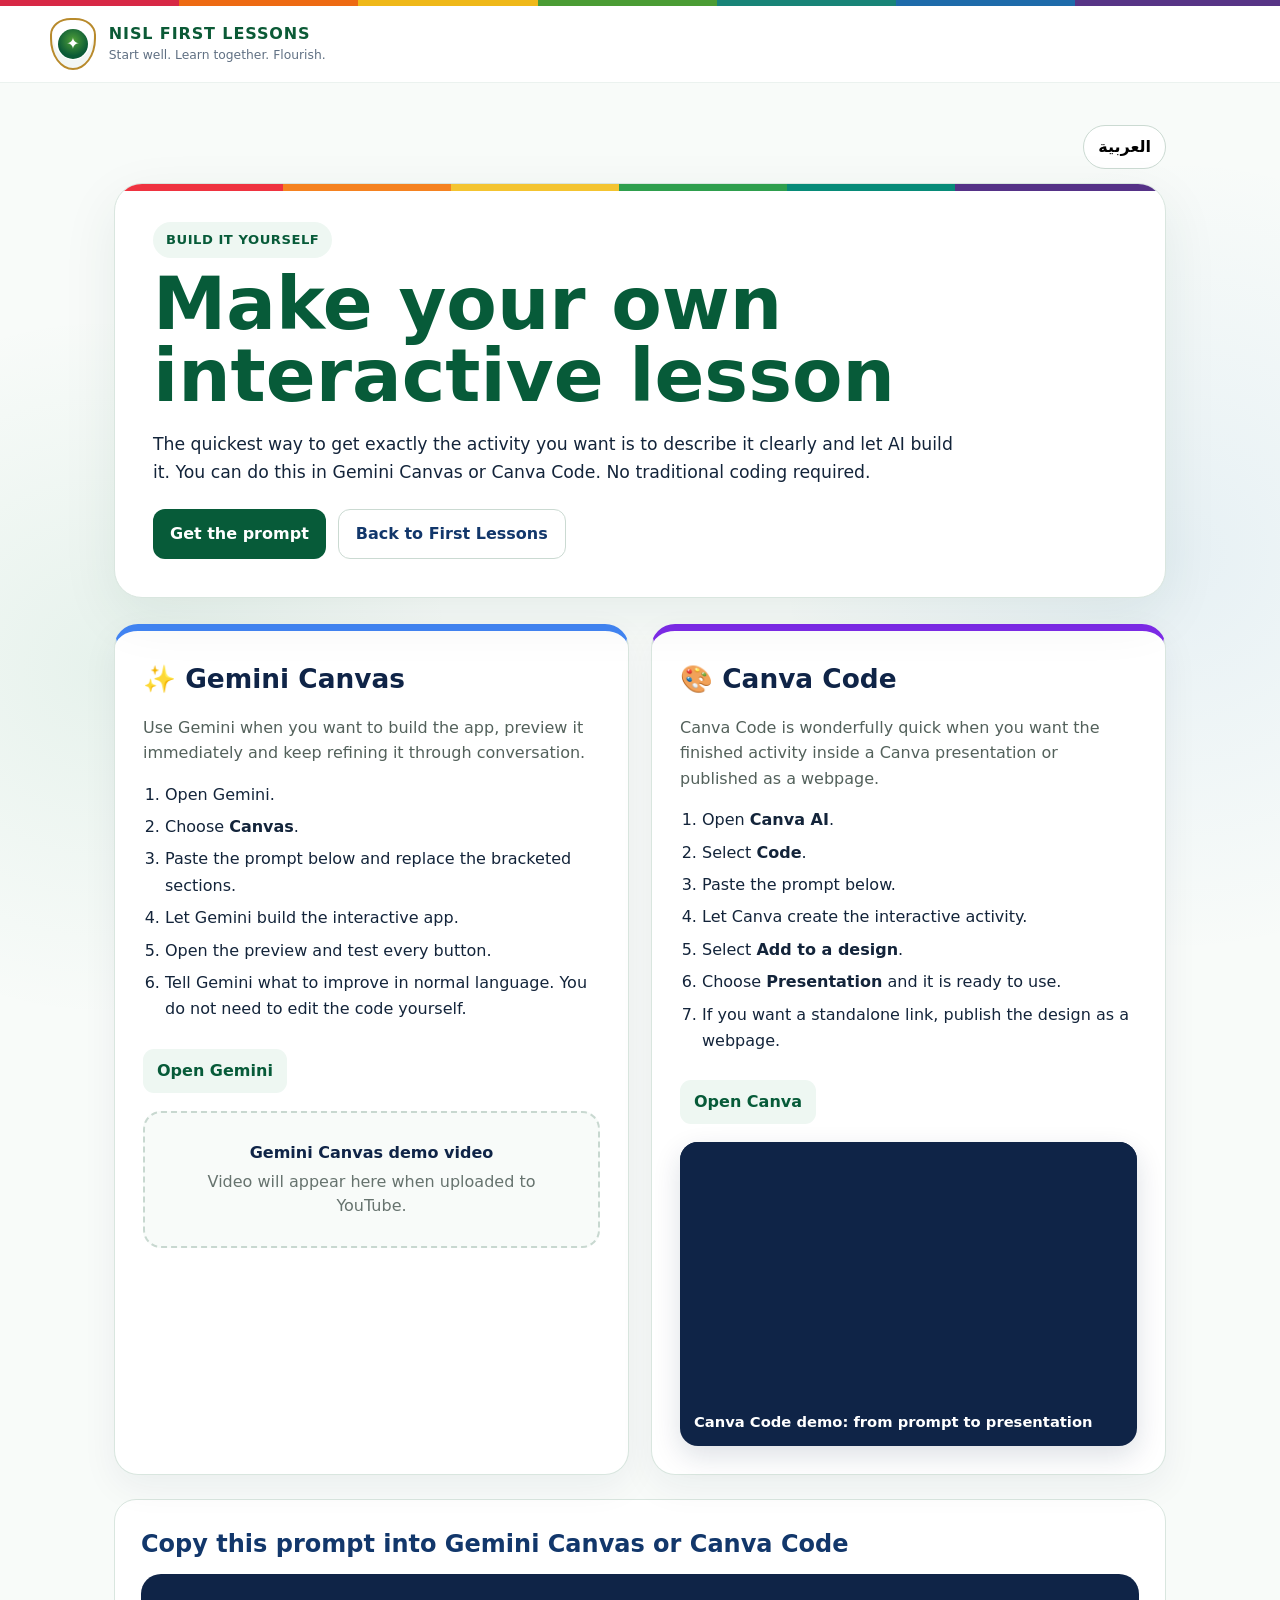
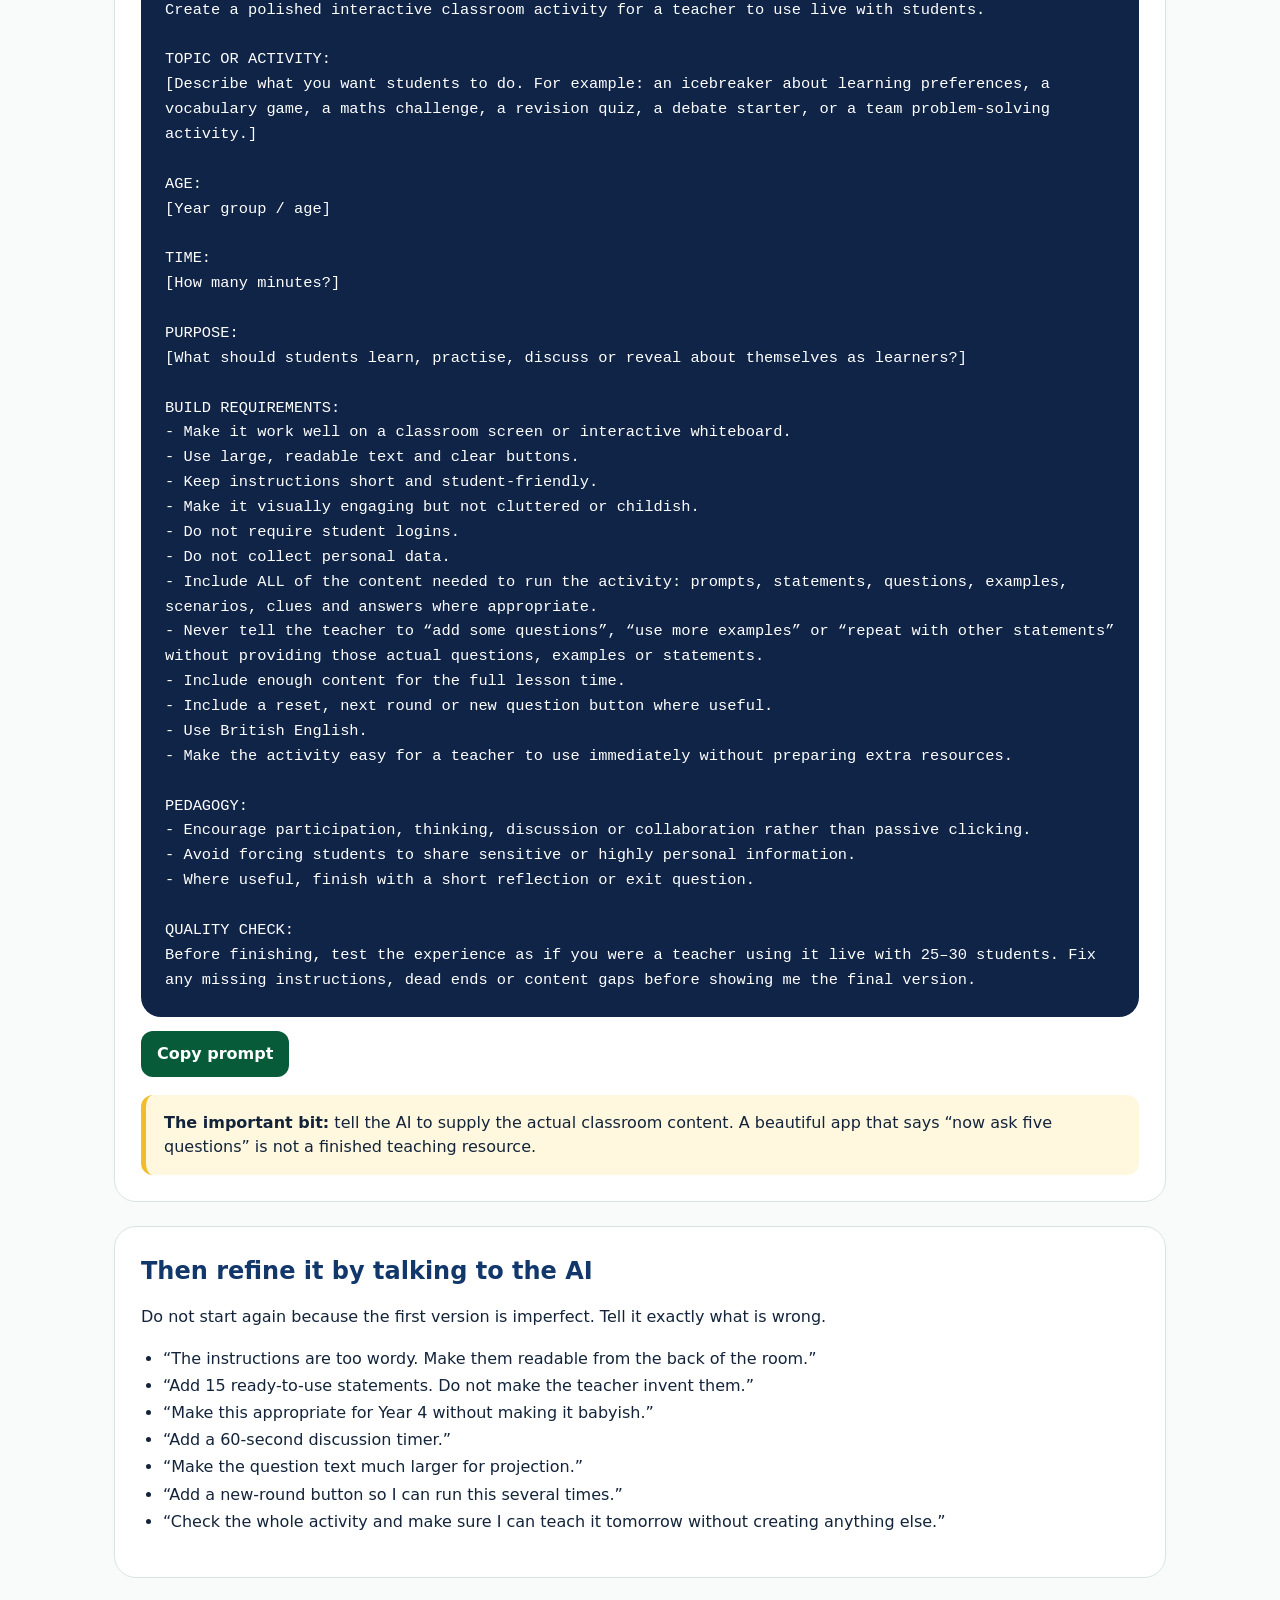
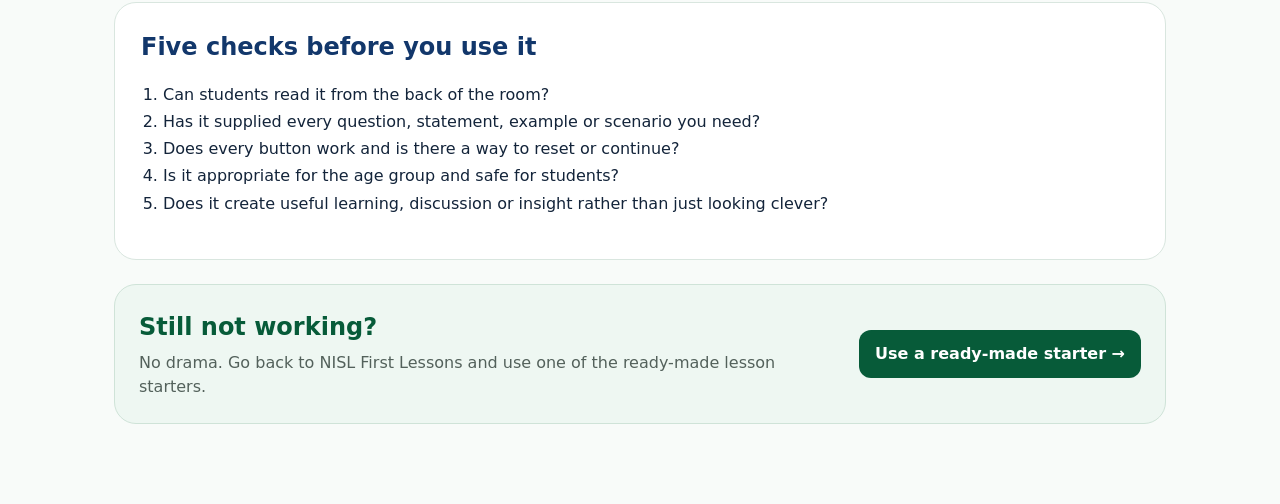
==== commit 9f56196d: "Embed Canva Code demo video" ====
--- a/make-your-own.html
+++ b/make-your-own.html
@@ -7,7 +7,7 @@
   <title>Make Your Own | NISL First Lessons</title>
   <link rel="stylesheet" href="styles.css" />
   <style>
-    .guide-wrap{max-width:1100px;margin:0 auto;padding:42px 24px 80px}.lang-bar{display:flex;justify-content:flex-end;margin-bottom:14px}.lang-bar button{background:#fff;border:1px solid #cbdad2;border-radius:999px;padding:9px 14px;font-weight:800;cursor:pointer}.guide-hero{background:#fff;border:1px solid #d9e6df;border-radius:28px;padding:38px;box-shadow:0 18px 55px rgba(14,65,47,.08);position:relative;overflow:hidden}.guide-hero:before{content:"";position:absolute;left:0;right:0;top:0;height:7px;background:linear-gradient(90deg,#ef3340 0 16%,#f58220 16% 32%,#f4c430 32% 48%,#2e9f4d 48% 64%,#078b78 64% 80%,#553287 80%)}.guide-hero h1{font-size:clamp(2.3rem,6vw,4.6rem);line-height:.98;margin:10px 0 18px;color:#075b39}.guide-hero p{font-size:1.08rem;line-height:1.65;max-width:820px}.guide-badge{display:inline-flex;padding:8px 13px;border-radius:999px;background:#eef7f2;color:#075b39;font-weight:800;font-size:.82rem;letter-spacing:.04em;text-transform:uppercase}.guide-actions{display:flex;gap:12px;flex-wrap:wrap;margin-top:22px}.guide-actions a{display:inline-flex;align-items:center;justify-content:center;text-decoration:none;border-radius:12px;padding:12px 17px;font-weight:800}.primary-link{background:#075b39;color:#fff}.secondary-link{background:#fff;color:#12376b;border:1px solid #cbdad2}.route-grid{display:grid;grid-template-columns:repeat(2,minmax(0,1fr));gap:22px;margin-top:26px}.route-card{background:#fff;border:1px solid #d9e6df;border-radius:24px;padding:28px;box-shadow:0 12px 36px rgba(15,36,71,.06)}.route-card.gemini{border-top:7px solid #4285f4}.route-card.canva{border-top:7px solid #7d2ae8}.route-card h2{font-size:1.65rem;margin:0 0 8px;color:#0f2447}.route-card p{line-height:1.6;color:#53615b}.route-card ol{padding-left:22px;line-height:1.65}.route-card li+li{margin-top:6px}.route-card a{display:inline-flex;text-decoration:none;padding:10px 14px;border-radius:11px;background:#eef7f2;color:#075b39;font-weight:900;margin-top:10px}.video-placeholder{margin-top:18px;border:2px dashed #c8d8d0;border-radius:18px;padding:28px;text-align:center;background:#f8fbf9;color:#66736e}.video-placeholder strong{display:block;color:#0f2447;margin-bottom:5px}.guide-card{background:#fff;border:1px solid #d9e6df;border-radius:22px;padding:26px;margin-top:24px}.guide-card h2{margin:0 0 12px;color:#12376b}.prompt-box{background:#0f2447;color:#fff;border-radius:20px;padding:24px;white-space:pre-wrap;font:500 .96rem/1.62 ui-monospace,SFMono-Regular,Consolas,monospace}.copy-btn{margin-top:14px;border:0;border-radius:12px;background:#075b39;color:#fff;padding:11px 16px;font-weight:800;cursor:pointer}.tip{background:#fff8df;border-left:5px solid #f2bd2d;padding:16px 18px;border-radius:12px;margin-top:18px}.quality-list{line-height:1.7;padding-left:22px}.fallback{background:#eef7f2;border:1px solid #cfe3d8;border-radius:22px;padding:24px;margin-top:24px;display:flex;align-items:center;justify-content:space-between;gap:18px}.fallback h2{margin:0 0 6px;color:#075b39}.fallback p{margin:0;color:#53615b}.fallback a{flex:0 0 auto;background:#075b39;color:#fff;text-decoration:none;font-weight:900;border-radius:12px;padding:12px 16px}.rtl .guide-card,.rtl .guide-hero,.rtl .route-card,.rtl .fallback{text-align:right}.rtl .route-card ol,.rtl .quality-list{padding-left:0;padding-right:22px}@media(max-width:760px){.route-grid{grid-template-columns:1fr}.guide-hero{padding:28px}.guide-wrap{padding:28px 16px 60px}.fallback{flex-direction:column;align-items:flex-start}.fallback a{width:100%;text-align:center}}
+    .guide-wrap{max-width:1100px;margin:0 auto;padding:42px 24px 80px}.lang-bar{display:flex;justify-content:flex-end;margin-bottom:14px}.lang-bar button{background:#fff;border:1px solid #cbdad2;border-radius:999px;padding:9px 14px;font-weight:800;cursor:pointer}.guide-hero{background:#fff;border:1px solid #d9e6df;border-radius:28px;padding:38px;box-shadow:0 18px 55px rgba(14,65,47,.08);position:relative;overflow:hidden}.guide-hero:before{content:"";position:absolute;left:0;right:0;top:0;height:7px;background:linear-gradient(90deg,#ef3340 0 16%,#f58220 16% 32%,#f4c430 32% 48%,#2e9f4d 48% 64%,#078b78 64% 80%,#553287 80%)}.guide-hero h1{font-size:clamp(2.3rem,6vw,4.6rem);line-height:.98;margin:10px 0 18px;color:#075b39}.guide-hero p{font-size:1.08rem;line-height:1.65;max-width:820px}.guide-badge{display:inline-flex;padding:8px 13px;border-radius:999px;background:#eef7f2;color:#075b39;font-weight:800;font-size:.82rem;letter-spacing:.04em;text-transform:uppercase}.guide-actions{display:flex;gap:12px;flex-wrap:wrap;margin-top:22px}.guide-actions a{display:inline-flex;align-items:center;justify-content:center;text-decoration:none;border-radius:12px;padding:12px 17px;font-weight:800}.primary-link{background:#075b39;color:#fff}.secondary-link{background:#fff;color:#12376b;border:1px solid #cbdad2}.route-grid{display:grid;grid-template-columns:repeat(2,minmax(0,1fr));gap:22px;margin-top:26px}.route-card{background:#fff;border:1px solid #d9e6df;border-radius:24px;padding:28px;box-shadow:0 12px 36px rgba(15,36,71,.06)}.route-card.gemini{border-top:7px solid #4285f4}.route-card.canva{border-top:7px solid #7d2ae8}.route-card h2{font-size:1.65rem;margin:0 0 8px;color:#0f2447}.route-card p{line-height:1.6;color:#53615b}.route-card ol{padding-left:22px;line-height:1.65}.route-card li+li{margin-top:6px}.route-card>a{display:inline-flex;text-decoration:none;padding:10px 14px;border-radius:11px;background:#eef7f2;color:#075b39;font-weight:900;margin-top:10px}.video-placeholder{margin-top:18px;border:2px dashed #c8d8d0;border-radius:18px;padding:28px;text-align:center;background:#f8fbf9;color:#66736e}.video-placeholder strong{display:block;color:#0f2447;margin-bottom:5px}.video-card{margin-top:18px;border-radius:18px;overflow:hidden;background:#0f2447;box-shadow:0 10px 28px rgba(15,36,71,.14)}.video-frame{position:relative;width:100%;padding-top:56.25%;background:#0f2447}.video-frame iframe{position:absolute;inset:0;width:100%;height:100%;border:0}.video-caption{padding:12px 14px;color:#fff;font-weight:800;font-size:.92rem}.guide-card{background:#fff;border:1px solid #d9e6df;border-radius:22px;padding:26px;margin-top:24px}.guide-card h2{margin:0 0 12px;color:#12376b}.prompt-box{background:#0f2447;color:#fff;border-radius:20px;padding:24px;white-space:pre-wrap;font:500 .96rem/1.62 ui-monospace,SFMono-Regular,Consolas,monospace}.copy-btn{margin-top:14px;border:0;border-radius:12px;background:#075b39;color:#fff;padding:11px 16px;font-weight:800;cursor:pointer}.tip{background:#fff8df;border-left:5px solid #f2bd2d;padding:16px 18px;border-radius:12px;margin-top:18px}.quality-list{line-height:1.7;padding-left:22px}.fallback{background:#eef7f2;border:1px solid #cfe3d8;border-radius:22px;padding:24px;margin-top:24px;display:flex;align-items:center;justify-content:space-between;gap:18px}.fallback h2{margin:0 0 6px;color:#075b39}.fallback p{margin:0;color:#53615b}.fallback a{flex:0 0 auto;background:#075b39;color:#fff;text-decoration:none;font-weight:900;border-radius:12px;padding:12px 16px}.rtl .guide-card,.rtl .guide-hero,.rtl .route-card,.rtl .fallback{text-align:right}.rtl .route-card ol,.rtl .quality-list{padding-left:0;padding-right:22px}@media(max-width:760px){.route-grid{grid-template-columns:1fr}.guide-hero{padding:28px}.guide-wrap{padding:28px 16px 60px}.fallback{flex-direction:column;align-items:flex-start}.fallback a{width:100%;text-align:center}}
   </style>
 </head>
 <body>
@@ -28,12 +28,7 @@
         <h2>✨ <span id="geminiTitle">Gemini Canvas</span></h2>
         <p id="geminiIntro">Use Gemini when you want to build the app, preview it immediately and keep refining it through conversation.</p>
         <ol id="geminiSteps">
-          <li>Open Gemini.</li>
-          <li>Choose <strong>Canvas</strong>.</li>
-          <li>Paste the prompt below and replace the bracketed sections.</li>
-          <li>Let Gemini build the interactive app.</li>
-          <li>Open the preview and test every button.</li>
-          <li>Tell Gemini what to improve in normal language. You do not need to edit the code yourself.</li>
+          <li>Open Gemini.</li><li>Choose <strong>Canvas</strong>.</li><li>Paste the prompt below and replace the bracketed sections.</li><li>Let Gemini build the interactive app.</li><li>Open the preview and test every button.</li><li>Tell Gemini what to improve in normal language. You do not need to edit the code yourself.</li>
         </ol>
         <a href="https://gemini.google.com/" target="_blank" rel="noopener" id="openGemini">Open Gemini</a>
         <div class="video-placeholder"><strong id="geminiVideoTitle">Gemini Canvas demo video</strong><span id="geminiVideoText">Video will appear here when uploaded to YouTube.</span></div>
@@ -43,16 +38,13 @@
         <h2>🎨 <span id="canvaTitle">Canva Code</span></h2>
         <p id="canvaIntro">Canva Code is wonderfully quick when you want the finished activity inside a Canva presentation or published as a webpage.</p>
         <ol id="canvaSteps">
-          <li>Open <strong>Canva AI</strong>.</li>
-          <li>Select <strong>Code</strong>.</li>
-          <li>Paste the prompt below.</li>
-          <li>Let Canva create the interactive activity.</li>
-          <li>Select <strong>Add to a design</strong>.</li>
-          <li>Choose <strong>Presentation</strong> and it is ready to use.</li>
-          <li>If you want a standalone link, publish the design as a webpage.</li>
+          <li>Open <strong>Canva AI</strong>.</li><li>Select <strong>Code</strong>.</li><li>Paste the prompt below.</li><li>Let Canva create the interactive activity.</li><li>Select <strong>Add to a design</strong>.</li><li>Choose <strong>Presentation</strong> and it is ready to use.</li><li>If you want a standalone link, publish the design as a webpage.</li>
         </ol>
         <a href="https://www.canva.com/" target="_blank" rel="noopener" id="openCanva">Open Canva</a>
-        <div class="video-placeholder"><strong id="canvaVideoTitle">Canva Code demo video</strong><span id="canvaVideoText">Video will appear here when uploaded to YouTube.</span></div>
+        <div class="video-card">
+          <div class="video-frame"><iframe src="https://www.youtube-nocookie.com/embed/v3Krrz3O7xc" title="Canva Code demo video" loading="lazy" referrerpolicy="strict-origin-when-cross-origin" allow="accelerometer; autoplay; clipboard-write; encrypted-media; gyroscope; picture-in-picture; web-share" allowfullscreen></iframe></div>
+          <div class="video-caption" id="canvaVideoCaption">Canva Code demo: from prompt to presentation</div>
+        </div>
       </article>
     </section>
 
@@ -97,44 +89,20 @@
       <div class="tip" id="promptTip"><strong>The important bit:</strong> tell the AI to supply the actual classroom content. A beautiful app that says “now ask five questions” is not a finished teaching resource.</div>
     </section>
 
-    <section class="guide-card">
-      <h2 id="refineTitle">Then refine it by talking to the AI</h2>
-      <p id="refineIntro">Do not start again because the first version is imperfect. Tell it exactly what is wrong.</p>
-      <ul class="quality-list" id="refineList">
-        <li>“The instructions are too wordy. Make them readable from the back of the room.”</li>
-        <li>“Add 15 ready-to-use statements. Do not make the teacher invent them.”</li>
-        <li>“Make this appropriate for Year 4 without making it babyish.”</li>
-        <li>“Add a 60-second discussion timer.”</li>
-        <li>“Make the question text much larger for projection.”</li>
-        <li>“Add a new-round button so I can run this several times.”</li>
-        <li>“Check the whole activity and make sure I can teach it tomorrow without creating anything else.”</li>
-      </ul>
-    </section>
+    <section class="guide-card"><h2 id="refineTitle">Then refine it by talking to the AI</h2><p id="refineIntro">Do not start again because the first version is imperfect. Tell it exactly what is wrong.</p><ul class="quality-list" id="refineList"><li>“The instructions are too wordy. Make them readable from the back of the room.”</li><li>“Add 15 ready-to-use statements. Do not make the teacher invent them.”</li><li>“Make this appropriate for Year 4 without making it babyish.”</li><li>“Add a 60-second discussion timer.”</li><li>“Make the question text much larger for projection.”</li><li>“Add a new-round button so I can run this several times.”</li><li>“Check the whole activity and make sure I can teach it tomorrow without creating anything else.”</li></ul></section>
 
-    <section class="guide-card">
-      <h2 id="checkTitle">Five checks before you use it</h2>
-      <ol class="quality-list" id="checkList">
-        <li>Can students read it from the back of the room?</li>
-        <li>Has it supplied every question, statement, example or scenario you need?</li>
-        <li>Does every button work and is there a way to reset or continue?</li>
-        <li>Is it appropriate for the age group and safe for students?</li>
-        <li>Does it create useful learning, discussion or insight rather than just looking clever?</li>
-      </ol>
-    </section>
+    <section class="guide-card"><h2 id="checkTitle">Five checks before you use it</h2><ol class="quality-list" id="checkList"><li>Can students read it from the back of the room?</li><li>Has it supplied every question, statement, example or scenario you need?</li><li>Does every button work and is there a way to reset or continue?</li><li>Is it appropriate for the age group and safe for students?</li><li>Does it create useful learning, discussion or insight rather than just looking clever?</li></ol></section>
 
-    <section class="fallback">
-      <div><h2 id="fallbackTitle">Still not working?</h2><p id="fallbackText">No drama. Go back to NISL First Lessons and use one of the ready-made lesson starters.</p></div>
-      <a href="index.html#builder" id="fallbackLink">Use a ready-made starter →</a>
-    </section>
+    <section class="fallback"><div><h2 id="fallbackTitle">Still not working?</h2><p id="fallbackText">No drama. Go back to NISL First Lessons and use one of the ready-made lesson starters.</p></div><a href="index.html#builder" id="fallbackLink">Use a ready-made starter →</a></section>
   </main>
 
   <script>
-    const en={brandTag:'Start well. Learn together. Flourish.',badge:'BUILD IT YOURSELF',title:'Make your own interactive lesson',intro:'The quickest way to get exactly the activity you want is to describe it clearly and let AI build it. You can do this in Gemini Canvas or Canva Code. No traditional coding required.',jumpPrompt:'Get the prompt',back:'Back to First Lessons',geminiTitle:'Gemini Canvas',geminiIntro:'Use Gemini when you want to build the app, preview it immediately and keep refining it through conversation.',geminiSteps:'<li>Open Gemini.</li><li>Choose <strong>Canvas</strong>.</li><li>Paste the prompt below and replace the bracketed sections.</li><li>Let Gemini build the interactive app.</li><li>Open the preview and test every button.</li><li>Tell Gemini what to improve in normal language. You do not need to edit the code yourself.</li>',openGemini:'Open Gemini',geminiVideoTitle:'Gemini Canvas demo video',geminiVideoText:'Video will appear here when uploaded to YouTube.',canvaTitle:'Canva Code',canvaIntro:'Canva Code is wonderfully quick when you want the finished activity inside a Canva presentation or published as a webpage.',canvaSteps:'<li>Open <strong>Canva AI</strong>.</li><li>Select <strong>Code</strong>.</li><li>Paste the prompt below.</li><li>Let Canva create the interactive activity.</li><li>Select <strong>Add to a design</strong>.</li><li>Choose <strong>Presentation</strong> and it is ready to use.</li><li>If you want a standalone link, publish the design as a webpage.</li>',openCanva:'Open Canva',canvaVideoTitle:'Canva Code demo video',canvaVideoText:'Video will appear here when uploaded to YouTube.',promptTitle:'Copy this prompt into Gemini Canvas or Canva Code',copyPrompt:'Copy prompt',promptTip:'<strong>The important bit:</strong> tell the AI to supply the actual classroom content. A beautiful app that says “now ask five questions” is not a finished teaching resource.',refineTitle:'Then refine it by talking to the AI',refineIntro:'Do not start again because the first version is imperfect. Tell it exactly what is wrong.',refineList:'<li>“The instructions are too wordy. Make them readable from the back of the room.”</li><li>“Add 15 ready-to-use statements. Do not make the teacher invent them.”</li><li>“Make this appropriate for Year 4 without making it babyish.”</li><li>“Add a 60-second discussion timer.”</li><li>“Make the question text much larger for projection.”</li><li>“Add a new-round button so I can run this several times.”</li><li>“Check the whole activity and make sure I can teach it tomorrow without creating anything else.”</li>',checkTitle:'Five checks before you use it',checkList:'<li>Can students read it from the back of the room?</li><li>Has it supplied every question, statement, example or scenario you need?</li><li>Does every button work and is there a way to reset or continue?</li><li>Is it appropriate for the age group and safe for students?</li><li>Does it create useful learning, discussion or insight rather than just looking clever?</li>',fallbackTitle:'Still not working?',fallbackText:'No drama. Go back to NISL First Lessons and use one of the ready-made lesson starters.',fallbackLink:'Use a ready-made starter →'};
-    const ar={brandTag:'ابدأ جيداً. تعلموا معاً. ازدهروا.',badge:'اصنعها بنفسك',title:'اصنع حصتك التفاعلية بنفسك',intro:'أسرع طريقة للحصول على النشاط الذي تريده بالضبط هي وصفه بوضوح وترك الذكاء الاصطناعي يبنيه. يمكنك استخدام Gemini Canvas أو Canva Code. لا تحتاج إلى برمجة تقليدية.',jumpPrompt:'احصل على الطلب',back:'العودة إلى الحصص الأولى',geminiTitle:'Gemini Canvas',geminiIntro:'استخدم Gemini عندما تريد بناء التطبيق ومعاينته فوراً والاستمرار في تحسينه من خلال الحوار.',geminiSteps:'<li>افتح Gemini.</li><li>اختر <strong>Canvas</strong>.</li><li>الصق الطلب أدناه واستبدل الأجزاء بين الأقواس.</li><li>دع Gemini يبني التطبيق التفاعلي.</li><li>افتح المعاينة واختبر كل زر.</li><li>أخبر Gemini بما تريد تحسينه بلغتك العادية. لا تحتاج إلى تعديل الكود بنفسك.</li>',openGemini:'افتح Gemini',geminiVideoTitle:'فيديو توضيحي لـ Gemini Canvas',geminiVideoText:'سيظهر الفيديو هنا بعد رفعه إلى YouTube.',canvaTitle:'Canva Code',canvaIntro:'Canva Code سريع جداً عندما تريد النشاط النهائي داخل عرض Canva أو منشوراً كصفحة ويب.',canvaSteps:'<li>افتح <strong>Canva AI</strong>.</li><li>اختر <strong>Code</strong>.</li><li>الصق الطلب أدناه.</li><li>دع Canva ينشئ النشاط التفاعلي.</li><li>اختر <strong>Add to a design</strong>.</li><li>اختر <strong>Presentation</strong> ويصبح جاهزاً للاستخدام.</li><li>إذا أردت رابطاً مستقلاً، انشر التصميم كصفحة ويب.</li>',openCanva:'افتح Canva',canvaVideoTitle:'فيديو توضيحي لـ Canva Code',canvaVideoText:'سيظهر الفيديو هنا بعد رفعه إلى YouTube.',promptTitle:'انسخ هذا الطلب إلى Gemini Canvas أو Canva Code',copyPrompt:'نسخ الطلب',promptTip:'<strong>النقطة المهمة:</strong> اطلب من الذكاء الاصطناعي توفير محتوى الصف الفعلي. التطبيق الجميل الذي يقول «اطرح خمسة أسئلة الآن» ليس مورداً تعليمياً مكتملاً.',refineTitle:'ثم حسّنه من خلال الحوار مع الذكاء الاصطناعي',refineIntro:'لا تبدأ من جديد لأن النسخة الأولى غير مثالية. أخبره بالضبط ما المشكلة.',refineList:'<li>«التعليمات طويلة جداً. اجعلها قابلة للقراءة من آخر الصف.»</li><li>«أضف 15 عبارة جاهزة للاستخدام. لا تجعل المعلم يبتكرها.»</li><li>«اجعل هذا مناسباً للصف الرابع دون أن يبدو طفولياً.»</li><li>«أضف مؤقتاً للنقاش لمدة 60 ثانية.»</li><li>«اجعل نص السؤال أكبر بكثير للعرض.»</li><li>«أضف زر جولة جديدة حتى أتمكن من تشغيل النشاط عدة مرات.»</li><li>«راجع النشاط كله وتأكد من أنني أستطيع تدريسه غداً دون إنشاء أي شيء إضافي.»</li>',checkTitle:'خمسة فحوص قبل الاستخدام',checkList:'<li>هل يستطيع الطلاب قراءته من آخر الصف؟</li><li>هل وفر كل سؤال أو عبارة أو مثال أو سيناريو تحتاجه؟</li><li>هل تعمل كل الأزرار وهل توجد طريقة لإعادة الضبط أو المتابعة؟</li><li>هل هو مناسب للعمر وآمن للطلاب؟</li><li>هل يخلق تعلماً أو نقاشاً أو فهماً مفيداً بدلاً من أن يبدو ذكياً فقط؟</li>',fallbackTitle:'ما زال لا يعمل؟',fallbackText:'لا مشكلة. ارجع إلى NISL First Lessons واستخدم أحد أنشطة البداية الجاهزة.',fallbackLink:'استخدم نشاطاً جاهزاً ←'};
+    const en={brandTag:'Start well. Learn together. Flourish.',badge:'BUILD IT YOURSELF',title:'Make your own interactive lesson',intro:'The quickest way to get exactly the activity you want is to describe it clearly and let AI build it. You can do this in Gemini Canvas or Canva Code. No traditional coding required.',jumpPrompt:'Get the prompt',back:'Back to First Lessons',geminiTitle:'Gemini Canvas',geminiIntro:'Use Gemini when you want to build the app, preview it immediately and keep refining it through conversation.',geminiSteps:'<li>Open Gemini.</li><li>Choose <strong>Canvas</strong>.</li><li>Paste the prompt below and replace the bracketed sections.</li><li>Let Gemini build the interactive app.</li><li>Open the preview and test every button.</li><li>Tell Gemini what to improve in normal language. You do not need to edit the code yourself.</li>',openGemini:'Open Gemini',geminiVideoTitle:'Gemini Canvas demo video',geminiVideoText:'Video will appear here when uploaded to YouTube.',canvaTitle:'Canva Code',canvaIntro:'Canva Code is wonderfully quick when you want the finished activity inside a Canva presentation or published as a webpage.',canvaSteps:'<li>Open <strong>Canva AI</strong>.</li><li>Select <strong>Code</strong>.</li><li>Paste the prompt below.</li><li>Let Canva create the interactive activity.</li><li>Select <strong>Add to a design</strong>.</li><li>Choose <strong>Presentation</strong> and it is ready to use.</li><li>If you want a standalone link, publish the design as a webpage.</li>',openCanva:'Open Canva',canvaVideoCaption:'Canva Code demo: from prompt to presentation',promptTitle:'Copy this prompt into Gemini Canvas or Canva Code',copyPrompt:'Copy prompt',promptTip:'<strong>The important bit:</strong> tell the AI to supply the actual classroom content. A beautiful app that says “now ask five questions” is not a finished teaching resource.',refineTitle:'Then refine it by talking to the AI',refineIntro:'Do not start again because the first version is imperfect. Tell it exactly what is wrong.',refineList:'<li>“The instructions are too wordy. Make them readable from the back of the room.”</li><li>“Add 15 ready-to-use statements. Do not make the teacher invent them.”</li><li>“Make this appropriate for Year 4 without making it babyish.”</li><li>“Add a 60-second discussion timer.”</li><li>“Make the question text much larger for projection.”</li><li>“Add a new-round button so I can run this several times.”</li><li>“Check the whole activity and make sure I can teach it tomorrow without creating anything else.”</li>',checkTitle:'Five checks before you use it',checkList:'<li>Can students read it from the back of the room?</li><li>Has it supplied every question, statement, example or scenario you need?</li><li>Does every button work and is there a way to reset or continue?</li><li>Is it appropriate for the age group and safe for students?</li><li>Does it create useful learning, discussion or insight rather than just looking clever?</li>',fallbackTitle:'Still not working?',fallbackText:'No drama. Go back to NISL First Lessons and use one of the ready-made lesson starters.',fallbackLink:'Use a ready-made starter →'};
+    const ar={brandTag:'ابدأ جيداً. تعلموا معاً. ازدهروا.',badge:'اصنعها بنفسك',title:'اصنع حصتك التفاعلية بنفسك',intro:'أسرع طريقة للحصول على النشاط الذي تريده بالضبط هي وصفه بوضوح وترك الذكاء الاصطناعي يبنيه. يمكنك استخدام Gemini Canvas أو Canva Code. لا تحتاج إلى برمجة تقليدية.',jumpPrompt:'احصل على الطلب',back:'العودة إلى الحصص الأولى',geminiTitle:'Gemini Canvas',geminiIntro:'استخدم Gemini عندما تريد بناء التطبيق ومعاينته فوراً والاستمرار في تحسينه من خلال الحوار.',geminiSteps:'<li>افتح Gemini.</li><li>اختر <strong>Canvas</strong>.</li><li>الصق الطلب أدناه واستبدل الأجزاء بين الأقواس.</li><li>دع Gemini يبني التطبيق التفاعلي.</li><li>افتح المعاينة واختبر كل زر.</li><li>أخبر Gemini بما تريد تحسينه بلغتك العادية. لا تحتاج إلى تعديل الكود بنفسك.</li>',openGemini:'افتح Gemini',geminiVideoTitle:'فيديو توضيحي لـ Gemini Canvas',geminiVideoText:'سيظهر الفيديو هنا بعد رفعه إلى YouTube.',canvaTitle:'Canva Code',canvaIntro:'Canva Code سريع جداً عندما تريد النشاط النهائي داخل عرض Canva أو منشوراً كصفحة ويب.',canvaSteps:'<li>افتح <strong>Canva AI</strong>.</li><li>اختر <strong>Code</strong>.</li><li>الصق الطلب أدناه.</li><li>دع Canva ينشئ النشاط التفاعلي.</li><li>اختر <strong>Add to a design</strong>.</li><li>اختر <strong>Presentation</strong> ويصبح جاهزاً للاستخدام.</li><li>إذا أردت رابطاً مستقلاً، انشر التصميم كصفحة ويب.</li>',openCanva:'افتح Canva',canvaVideoCaption:'فيديو Canva Code: من الطلب إلى العرض التقديمي',promptTitle:'انسخ هذا الطلب إلى Gemini Canvas أو Canva Code',copyPrompt:'نسخ الطلب',promptTip:'<strong>النقطة المهمة:</strong> اطلب من الذكاء الاصطناعي توفير محتوى الصف الفعلي. التطبيق الجميل الذي يقول «اطرح خمسة أسئلة الآن» ليس مورداً تعليمياً مكتملاً.',refineTitle:'ثم حسّنه من خلال الحوار مع الذكاء الاصطناعي',refineIntro:'لا تبدأ من جديد لأن النسخة الأولى غير مثالية. أخبره بالضبط ما المشكلة.',refineList:'<li>«التعليمات طويلة جداً. اجعلها قابلة للقراءة من آخر الصف.»</li><li>«أضف 15 عبارة جاهزة للاستخدام. لا تجعل المعلم يبتكرها.»</li><li>«اجعل هذا مناسباً للصف الرابع دون أن يبدو طفولياً.»</li><li>«أضف مؤقتاً للنقاش لمدة 60 ثانية.»</li><li>«اجعل نص السؤال أكبر بكثير للعرض.»</li><li>«أضف زر جولة جديدة حتى أتمكن من تشغيل النشاط عدة مرات.»</li><li>«راجع النشاط كله وتأكد من أنني أستطيع تدريسه غداً دون إنشاء أي شيء إضافي.»</li>',checkTitle:'خمسة فحوص قبل الاستخدام',checkList:'<li>هل يستطيع الطلاب قراءته من آخر الصف؟</li><li>هل وفر كل سؤال أو عبارة أو مثال أو سيناريو تحتاجه؟</li><li>هل تعمل كل الأزرار وهل توجد طريقة لإعادة الضبط أو المتابعة؟</li><li>هل هو مناسب للعمر وآمن للطلاب؟</li><li>هل يخلق تعلماً أو نقاشاً أو فهماً مفيداً بدلاً من أن يبدو ذكياً فقط؟</li>',fallbackTitle:'ما زال لا يعمل؟',fallbackText:'لا مشكلة. ارجع إلى NISL First Lessons واستخدم أحد أنشطة البداية الجاهزة.',fallbackLink:'استخدم نشاطاً جاهزاً ←'};
     const promptEN=document.getElementById('promptBox').textContent;
     const promptAR=`أنشئ نشاطاً صفياً تفاعلياً مصقولاً ليستخدمه المعلم مباشرة مع الطلاب.\n\nالموضوع أو النشاط:\n[صف ما تريد من الطلاب القيام به]\n\nالعمر:\n[الصف / العمر]\n\nالوقت:\n[عدد الدقائق]\n\nالهدف:\n[ما الذي يجب أن يتعلمه الطلاب أو يمارسوه أو يناقشوه؟]\n\nمتطلبات البناء:\n- اجعله مناسباً للشاشة الصفية أو السبورة التفاعلية.\n- استخدم نصاً كبيراً وأزراراً واضحة.\n- اجعل التعليمات قصيرة وسهلة للطلاب.\n- اجعله جذاباً بصرياً دون ازدحام أو طفولية.\n- لا تطلب تسجيل دخول الطلاب.\n- لا تجمع بيانات شخصية.\n- وفر كل المحتوى اللازم: الأسئلة والعبارات والأمثلة والسيناريوهات والأدلة والإجابات عند الحاجة.\n- لا تطلب من المعلم اختراع محتوى ناقص.\n- وفر محتوى كافياً لمدة الحصة كاملة.\n- أضف زر إعادة ضبط أو جولة جديدة عند الحاجة.\n- اجعل النشاط قابلاً للاستخدام فوراً دون موارد إضافية.\n\nالتعلم:\n- شجع المشاركة والتفكير والنقاش أو التعاون بدلاً من النقر السلبي.\n- تجنب إجبار الطلاب على مشاركة معلومات حساسة أو شخصية جداً.\n- أضف تأملاً قصيراً في النهاية عند الحاجة.\n\nفحص الجودة:\nاختبر التجربة كما لو كنت معلماً يستخدمها مباشرة مع 25 إلى 30 طالباً. أصلح أي تعليمات ناقصة أو نهايات مسدودة أو فجوات في المحتوى قبل عرض النسخة النهائية.`;
     let lang='en';
-    function apply(){const d=lang==='en'?en:ar;document.documentElement.lang=lang;document.documentElement.dir=lang==='ar'?'rtl':'ltr';document.body.classList.toggle('rtl',lang==='ar');document.getElementById('langBtn').textContent=lang==='en'?'العربية':'English';['brandTag','badge','title','intro','jumpPrompt','back','geminiTitle','geminiIntro','geminiSteps','openGemini','geminiVideoTitle','geminiVideoText','canvaTitle','canvaIntro','canvaSteps','openCanva','canvaVideoTitle','canvaVideoText','promptTitle','copyPrompt','promptTip','refineTitle','refineIntro','refineList','checkTitle','checkList','fallbackTitle','fallbackText','fallbackLink'].forEach(id=>{const el=document.getElementById(id);if(el)el.innerHTML=d[id]});document.getElementById('promptBox').textContent=lang==='en'?promptEN:promptAR;}
+    function apply(){const d=lang==='en'?en:ar;document.documentElement.lang=lang;document.documentElement.dir=lang==='ar'?'rtl':'ltr';document.body.classList.toggle('rtl',lang==='ar');document.getElementById('langBtn').textContent=lang==='en'?'العربية':'English';['brandTag','badge','title','intro','jumpPrompt','back','geminiTitle','geminiIntro','geminiSteps','openGemini','geminiVideoTitle','geminiVideoText','canvaTitle','canvaIntro','canvaSteps','openCanva','canvaVideoCaption','promptTitle','copyPrompt','promptTip','refineTitle','refineIntro','refineList','checkTitle','checkList','fallbackTitle','fallbackText','fallbackLink'].forEach(id=>{const el=document.getElementById(id);if(el)el.innerHTML=d[id]});document.getElementById('promptBox').textContent=lang==='en'?promptEN:promptAR;}
     document.getElementById('langBtn').addEventListener('click',()=>{lang=lang==='en'?'ar':'en';apply()});
     document.getElementById('copyPrompt').addEventListener('click',async()=>{await navigator.clipboard.writeText(document.getElementById('promptBox').textContent);document.getElementById('copyPrompt').textContent=lang==='en'?'Copied!':'تم النسخ!';setTimeout(()=>apply(),1400)});
   </script>
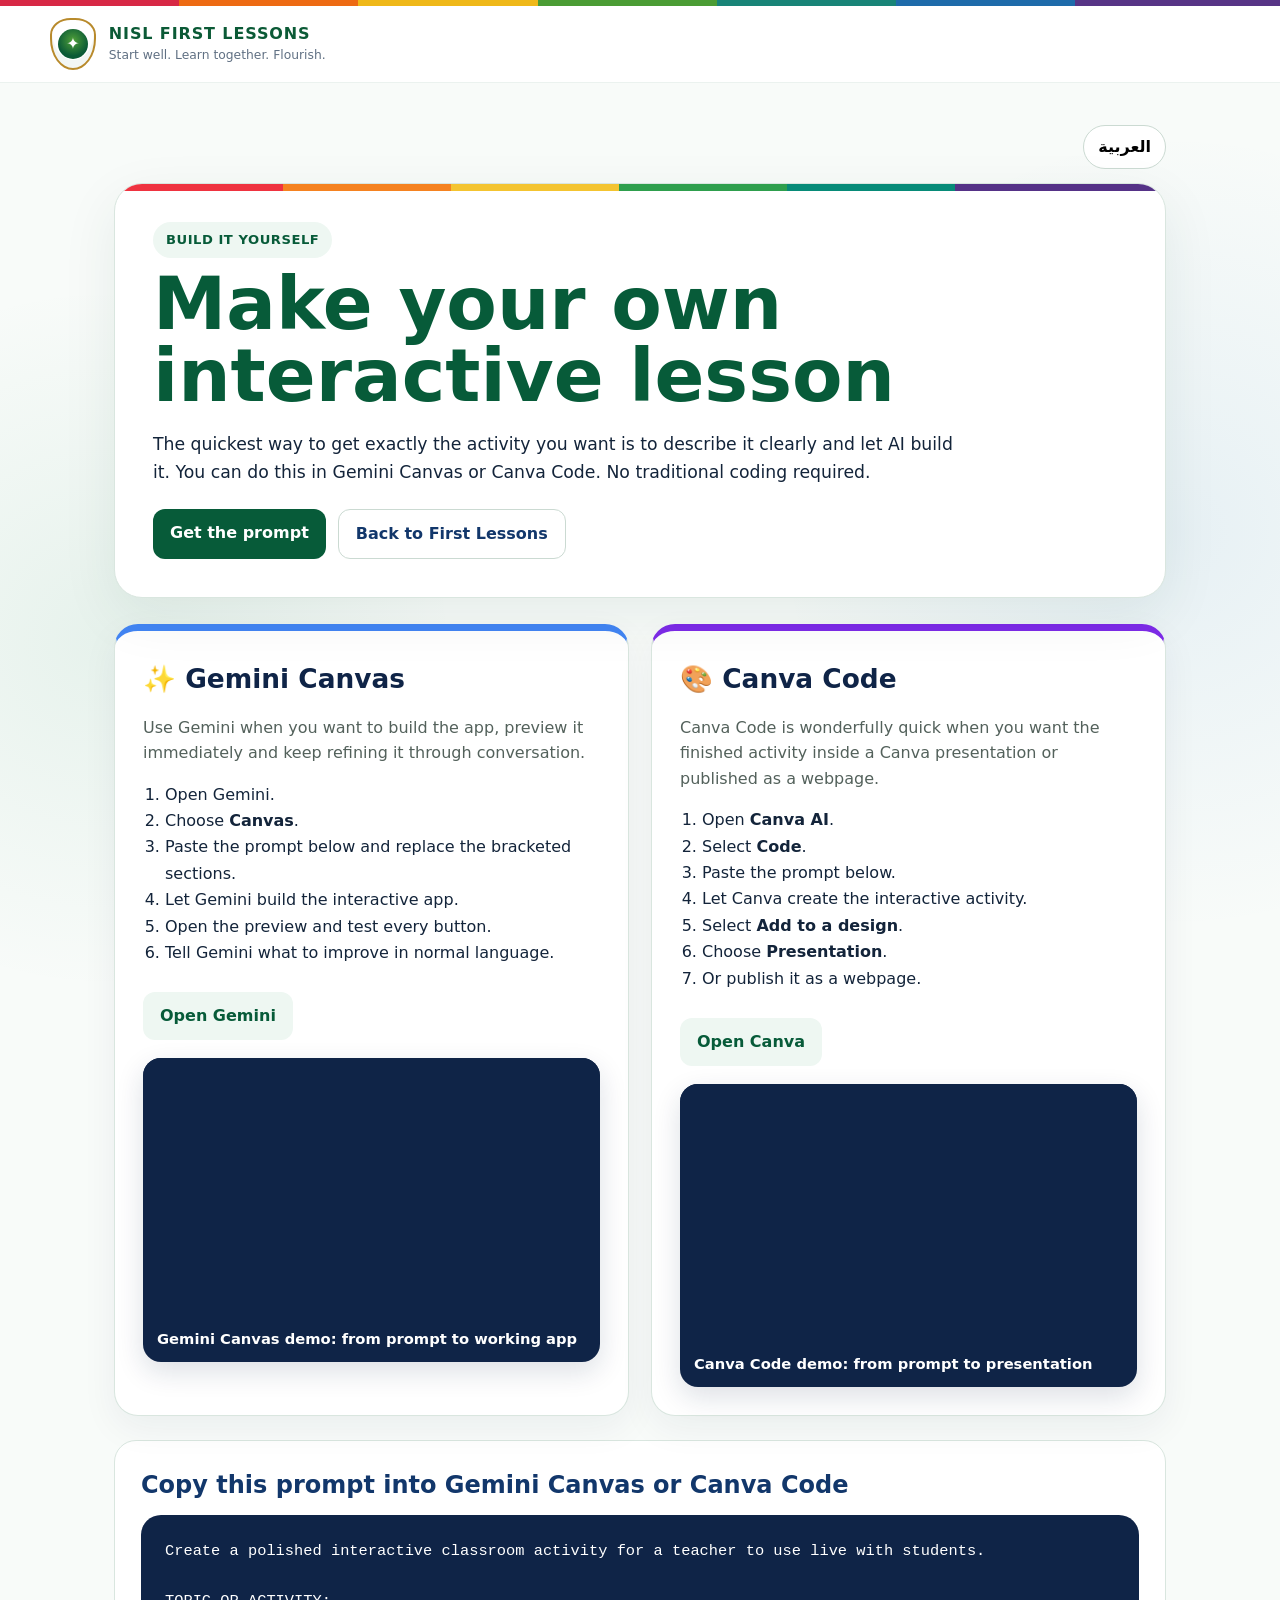
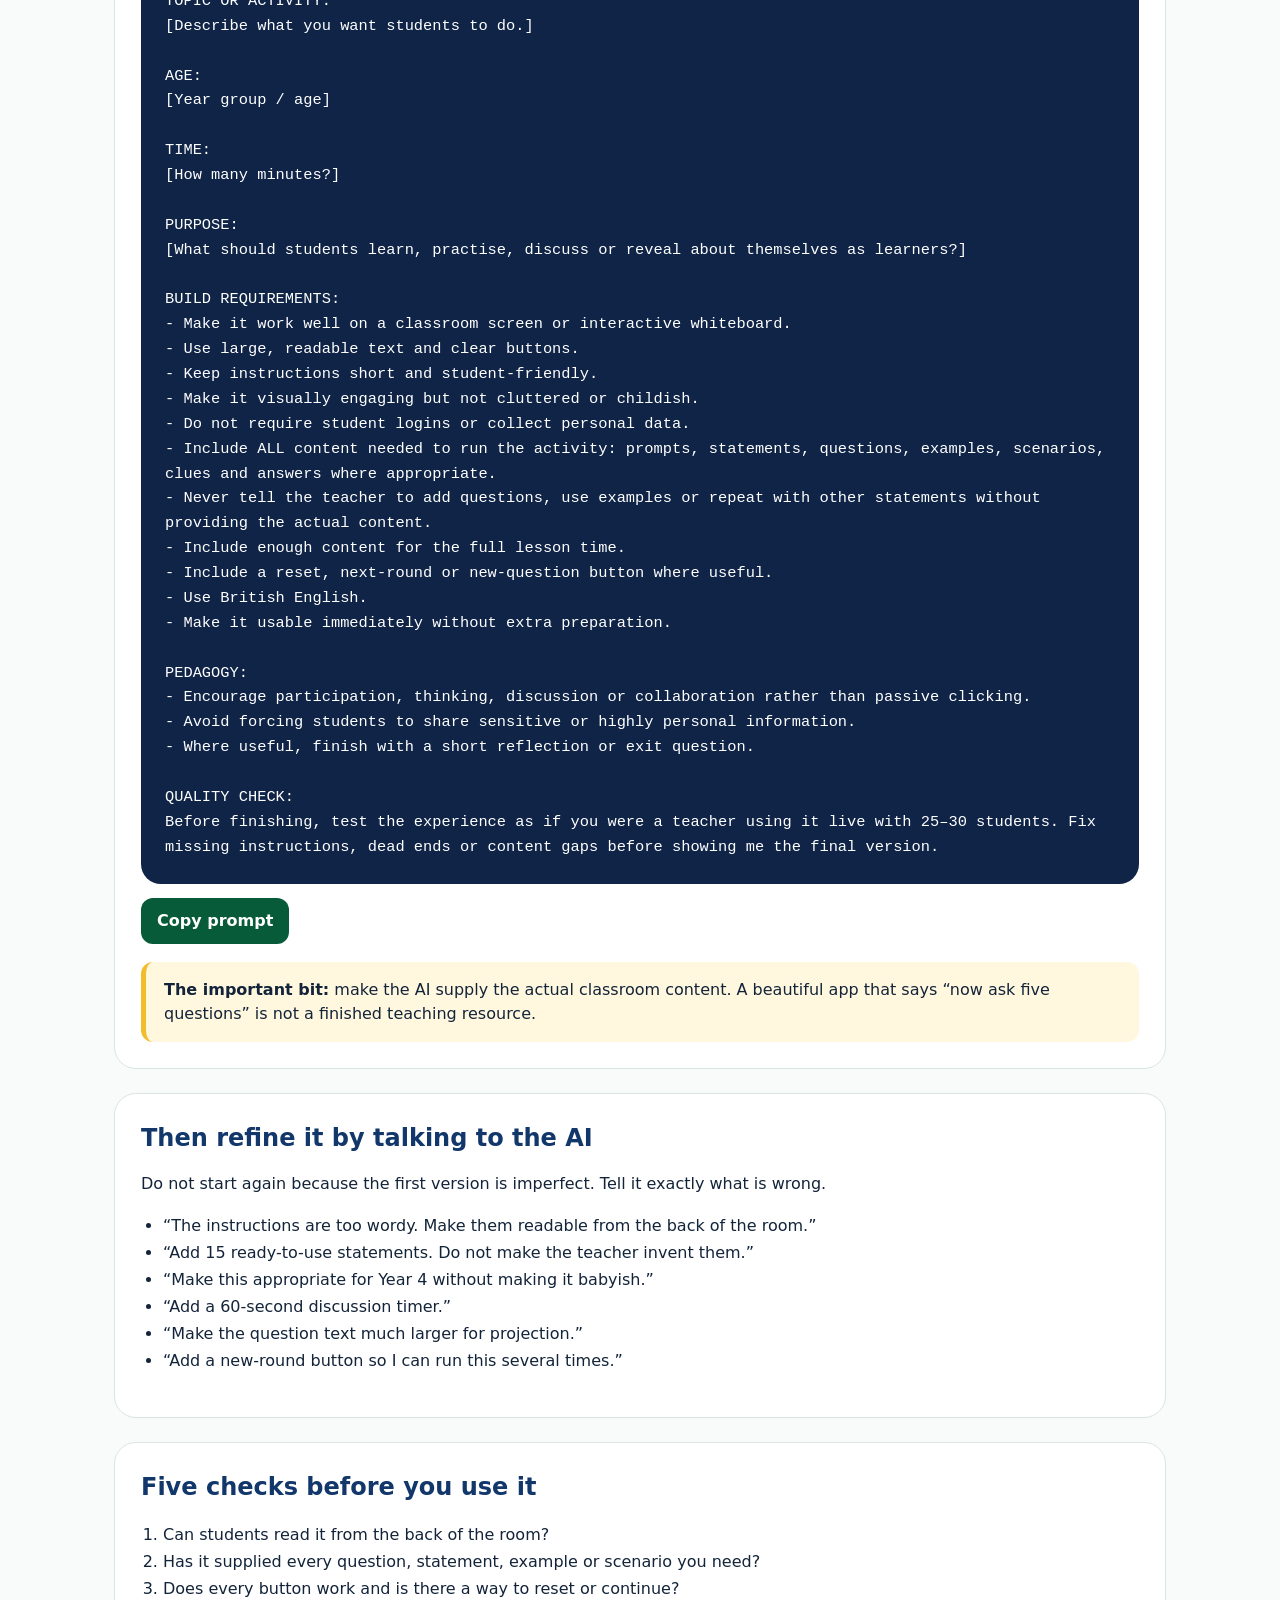
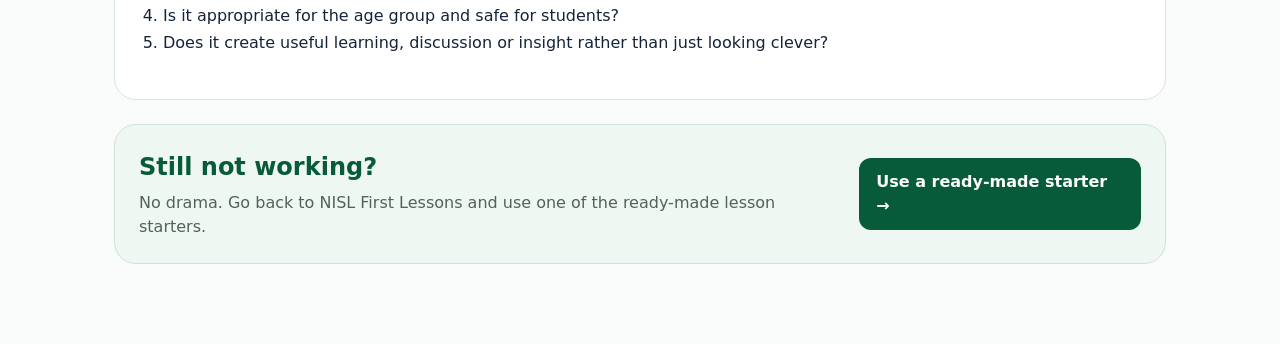
==== commit cb8948d9: "Embed Gemini Canvas demo video" ====
--- a/make-your-own.html
+++ b/make-your-own.html
@@ -1,59 +1,28 @@
 <!doctype html>
 <html lang="en" dir="ltr">
 <head>
-  <meta charset="utf-8" />
-  <meta name="viewport" content="width=device-width, initial-scale=1" />
-  <meta name="theme-color" content="#0b5a36" />
-  <title>Make Your Own | NISL First Lessons</title>
-  <link rel="stylesheet" href="styles.css" />
-  <style>
-    .guide-wrap{max-width:1100px;margin:0 auto;padding:42px 24px 80px}.lang-bar{display:flex;justify-content:flex-end;margin-bottom:14px}.lang-bar button{background:#fff;border:1px solid #cbdad2;border-radius:999px;padding:9px 14px;font-weight:800;cursor:pointer}.guide-hero{background:#fff;border:1px solid #d9e6df;border-radius:28px;padding:38px;box-shadow:0 18px 55px rgba(14,65,47,.08);position:relative;overflow:hidden}.guide-hero:before{content:"";position:absolute;left:0;right:0;top:0;height:7px;background:linear-gradient(90deg,#ef3340 0 16%,#f58220 16% 32%,#f4c430 32% 48%,#2e9f4d 48% 64%,#078b78 64% 80%,#553287 80%)}.guide-hero h1{font-size:clamp(2.3rem,6vw,4.6rem);line-height:.98;margin:10px 0 18px;color:#075b39}.guide-hero p{font-size:1.08rem;line-height:1.65;max-width:820px}.guide-badge{display:inline-flex;padding:8px 13px;border-radius:999px;background:#eef7f2;color:#075b39;font-weight:800;font-size:.82rem;letter-spacing:.04em;text-transform:uppercase}.guide-actions{display:flex;gap:12px;flex-wrap:wrap;margin-top:22px}.guide-actions a{display:inline-flex;align-items:center;justify-content:center;text-decoration:none;border-radius:12px;padding:12px 17px;font-weight:800}.primary-link{background:#075b39;color:#fff}.secondary-link{background:#fff;color:#12376b;border:1px solid #cbdad2}.route-grid{display:grid;grid-template-columns:repeat(2,minmax(0,1fr));gap:22px;margin-top:26px}.route-card{background:#fff;border:1px solid #d9e6df;border-radius:24px;padding:28px;box-shadow:0 12px 36px rgba(15,36,71,.06)}.route-card.gemini{border-top:7px solid #4285f4}.route-card.canva{border-top:7px solid #7d2ae8}.route-card h2{font-size:1.65rem;margin:0 0 8px;color:#0f2447}.route-card p{line-height:1.6;color:#53615b}.route-card ol{padding-left:22px;line-height:1.65}.route-card li+li{margin-top:6px}.route-card>a{display:inline-flex;text-decoration:none;padding:10px 14px;border-radius:11px;background:#eef7f2;color:#075b39;font-weight:900;margin-top:10px}.video-placeholder{margin-top:18px;border:2px dashed #c8d8d0;border-radius:18px;padding:28px;text-align:center;background:#f8fbf9;color:#66736e}.video-placeholder strong{display:block;color:#0f2447;margin-bottom:5px}.video-card{margin-top:18px;border-radius:18px;overflow:hidden;background:#0f2447;box-shadow:0 10px 28px rgba(15,36,71,.14)}.video-frame{position:relative;width:100%;padding-top:56.25%;background:#0f2447}.video-frame iframe{position:absolute;inset:0;width:100%;height:100%;border:0}.video-caption{padding:12px 14px;color:#fff;font-weight:800;font-size:.92rem}.guide-card{background:#fff;border:1px solid #d9e6df;border-radius:22px;padding:26px;margin-top:24px}.guide-card h2{margin:0 0 12px;color:#12376b}.prompt-box{background:#0f2447;color:#fff;border-radius:20px;padding:24px;white-space:pre-wrap;font:500 .96rem/1.62 ui-monospace,SFMono-Regular,Consolas,monospace}.copy-btn{margin-top:14px;border:0;border-radius:12px;background:#075b39;color:#fff;padding:11px 16px;font-weight:800;cursor:pointer}.tip{background:#fff8df;border-left:5px solid #f2bd2d;padding:16px 18px;border-radius:12px;margin-top:18px}.quality-list{line-height:1.7;padding-left:22px}.fallback{background:#eef7f2;border:1px solid #cfe3d8;border-radius:22px;padding:24px;margin-top:24px;display:flex;align-items:center;justify-content:space-between;gap:18px}.fallback h2{margin:0 0 6px;color:#075b39}.fallback p{margin:0;color:#53615b}.fallback a{flex:0 0 auto;background:#075b39;color:#fff;text-decoration:none;font-weight:900;border-radius:12px;padding:12px 16px}.rtl .guide-card,.rtl .guide-hero,.rtl .route-card,.rtl .fallback{text-align:right}.rtl .route-card ol,.rtl .quality-list{padding-left:0;padding-right:22px}@media(max-width:760px){.route-grid{grid-template-columns:1fr}.guide-hero{padding:28px}.guide-wrap{padding:28px 16px 60px}.fallback{flex-direction:column;align-items:flex-start}.fallback a{width:100%;text-align:center}}
-  </style>
+<meta charset="utf-8">
+<meta name="viewport" content="width=device-width,initial-scale=1">
+<meta name="theme-color" content="#0b5a36">
+<title>Make Your Own | NISL First Lessons</title>
+<link rel="stylesheet" href="styles.css">
+<style>
+.guide-wrap{max-width:1100px;margin:auto;padding:42px 24px 80px}.lang-bar{display:flex;justify-content:flex-end;margin-bottom:14px}.lang-bar button{background:#fff;border:1px solid #cbdad2;border-radius:999px;padding:9px 14px;font-weight:800;cursor:pointer}.guide-hero{background:#fff;border:1px solid #d9e6df;border-radius:28px;padding:38px;box-shadow:0 18px 55px rgba(14,65,47,.08);position:relative;overflow:hidden}.guide-hero:before{content:"";position:absolute;inset:0 0 auto;height:7px;background:linear-gradient(90deg,#ef3340 0 16%,#f58220 16% 32%,#f4c430 32% 48%,#2e9f4d 48% 64%,#078b78 64% 80%,#553287 80%)}.guide-hero h1{font-size:clamp(2.3rem,6vw,4.6rem);line-height:.98;margin:10px 0 18px;color:#075b39}.guide-hero p{font-size:1.08rem;line-height:1.65;max-width:820px}.guide-badge{display:inline-flex;padding:8px 13px;border-radius:999px;background:#eef7f2;color:#075b39;font-weight:800;font-size:.82rem;letter-spacing:.04em}.guide-actions{display:flex;gap:12px;flex-wrap:wrap;margin-top:22px}.guide-actions a,.route-card>a,.fallback a{text-decoration:none;border-radius:12px;padding:12px 17px;font-weight:800}.primary-link,.fallback a{background:#075b39;color:#fff}.secondary-link{background:#fff;color:#12376b;border:1px solid #cbdad2}.route-grid{display:grid;grid-template-columns:repeat(2,minmax(0,1fr));gap:22px;margin-top:26px}.route-card{background:#fff;border:1px solid #d9e6df;border-radius:24px;padding:28px;box-shadow:0 12px 36px rgba(15,36,71,.06)}.route-card.gemini{border-top:7px solid #4285f4}.route-card.canva{border-top:7px solid #7d2ae8}.route-card h2{font-size:1.65rem;margin:0 0 8px;color:#0f2447}.route-card p{line-height:1.6;color:#53615b}.route-card ol{padding-left:22px;line-height:1.65}.route-card>a{display:inline-flex;background:#eef7f2;color:#075b39;margin-top:10px}.video-card{margin-top:18px;border-radius:18px;overflow:hidden;background:#0f2447;box-shadow:0 10px 28px rgba(15,36,71,.14)}.video-frame{position:relative;width:100%;padding-top:56.25%;background:#0f2447}.video-frame iframe{position:absolute;inset:0;width:100%;height:100%;border:0}.video-caption{padding:12px 14px;color:#fff;font-weight:800;font-size:.92rem}.guide-card{background:#fff;border:1px solid #d9e6df;border-radius:22px;padding:26px;margin-top:24px}.guide-card h2{margin:0 0 12px;color:#12376b}.prompt-box{background:#0f2447;color:#fff;border-radius:20px;padding:24px;white-space:pre-wrap;font:500 .96rem/1.62 ui-monospace,SFMono-Regular,Consolas,monospace}.copy-btn{margin-top:14px;border:0;border-radius:12px;background:#075b39;color:#fff;padding:11px 16px;font-weight:800;cursor:pointer}.tip{background:#fff8df;border-left:5px solid #f2bd2d;padding:16px 18px;border-radius:12px;margin-top:18px}.quality-list{line-height:1.7;padding-left:22px}.fallback{background:#eef7f2;border:1px solid #cfe3d8;border-radius:22px;padding:24px;margin-top:24px;display:flex;align-items:center;justify-content:space-between;gap:18px}.fallback h2{margin:0 0 6px;color:#075b39}.fallback p{margin:0;color:#53615b}.rtl .guide-card,.rtl .guide-hero,.rtl .route-card,.rtl .fallback{text-align:right}.rtl .route-card ol,.rtl .quality-list{padding-left:0;padding-right:22px}@media(max-width:760px){.route-grid{grid-template-columns:1fr}.guide-wrap{padding:28px 16px 60px}.guide-hero{padding:28px}.fallback{flex-direction:column;align-items:flex-start}.fallback a{width:100%;text-align:center}}
+</style>
 </head>
 <body>
-  <header class="site-header"><div class="rainbow-strip" aria-hidden="true"></div><div class="header-inner"><a href="index.html" class="brand" aria-label="NISL First Lessons home"><span class="brand-mark" aria-hidden="true"><span class="brand-tree">✦</span></span><span class="brand-copy"><strong>NISL FIRST LESSONS</strong><small id="brandTag">Start well. Learn together. Flourish.</small></span></a></div></header>
-
-  <main class="guide-wrap">
-    <div class="lang-bar"><button id="langBtn" type="button">العربية</button></div>
-
-    <section class="guide-hero">
-      <span class="guide-badge" id="badge">BUILD IT YOURSELF</span>
-      <h1 id="title">Make your own interactive lesson</h1>
-      <p id="intro">The quickest way to get exactly the activity you want is to describe it clearly and let AI build it. You can do this in Gemini Canvas or Canva Code. No traditional coding required.</p>
-      <div class="guide-actions"><a class="primary-link" href="#prompt" id="jumpPrompt">Get the prompt</a><a class="secondary-link" href="index.html" id="back">Back to First Lessons</a></div>
-    </section>
-
-    <section class="route-grid">
-      <article class="route-card gemini" id="gemini">
-        <h2>✨ <span id="geminiTitle">Gemini Canvas</span></h2>
-        <p id="geminiIntro">Use Gemini when you want to build the app, preview it immediately and keep refining it through conversation.</p>
-        <ol id="geminiSteps">
-          <li>Open Gemini.</li><li>Choose <strong>Canvas</strong>.</li><li>Paste the prompt below and replace the bracketed sections.</li><li>Let Gemini build the interactive app.</li><li>Open the preview and test every button.</li><li>Tell Gemini what to improve in normal language. You do not need to edit the code yourself.</li>
-        </ol>
-        <a href="https://gemini.google.com/" target="_blank" rel="noopener" id="openGemini">Open Gemini</a>
-        <div class="video-placeholder"><strong id="geminiVideoTitle">Gemini Canvas demo video</strong><span id="geminiVideoText">Video will appear here when uploaded to YouTube.</span></div>
-      </article>
-
-      <article class="route-card canva" id="canva">
-        <h2>🎨 <span id="canvaTitle">Canva Code</span></h2>
-        <p id="canvaIntro">Canva Code is wonderfully quick when you want the finished activity inside a Canva presentation or published as a webpage.</p>
-        <ol id="canvaSteps">
-          <li>Open <strong>Canva AI</strong>.</li><li>Select <strong>Code</strong>.</li><li>Paste the prompt below.</li><li>Let Canva create the interactive activity.</li><li>Select <strong>Add to a design</strong>.</li><li>Choose <strong>Presentation</strong> and it is ready to use.</li><li>If you want a standalone link, publish the design as a webpage.</li>
-        </ol>
-        <a href="https://www.canva.com/" target="_blank" rel="noopener" id="openCanva">Open Canva</a>
-        <div class="video-card">
-          <div class="video-frame"><iframe src="https://www.youtube-nocookie.com/embed/v3Krrz3O7xc" title="Canva Code demo video" loading="lazy" referrerpolicy="strict-origin-when-cross-origin" allow="accelerometer; autoplay; clipboard-write; encrypted-media; gyroscope; picture-in-picture; web-share" allowfullscreen></iframe></div>
-          <div class="video-caption" id="canvaVideoCaption">Canva Code demo: from prompt to presentation</div>
-        </div>
-      </article>
-    </section>
-
-    <section class="guide-card" id="prompt">
-      <h2 id="promptTitle">Copy this prompt into Gemini Canvas or Canva Code</h2>
-      <div class="prompt-box" id="promptBox">Create a polished interactive classroom activity for a teacher to use live with students.
+<header class="site-header"><div class="rainbow-strip"></div><div class="header-inner"><a href="index.html" class="brand"><span class="brand-mark"><span class="brand-tree">✦</span></span><span class="brand-copy"><strong>NISL FIRST LESSONS</strong><small id="brandTag">Start well. Learn together. Flourish.</small></span></a></div></header>
+<main class="guide-wrap">
+<div class="lang-bar"><button id="langBtn" type="button">العربية</button></div>
+<section class="guide-hero"><span class="guide-badge" id="badge">BUILD IT YOURSELF</span><h1 id="title">Make your own interactive lesson</h1><p id="intro">The quickest way to get exactly the activity you want is to describe it clearly and let AI build it. You can do this in Gemini Canvas or Canva Code. No traditional coding required.</p><div class="guide-actions"><a class="primary-link" href="#prompt" id="jumpPrompt">Get the prompt</a><a class="secondary-link" href="index.html" id="back">Back to First Lessons</a></div></section>
+<section class="route-grid">
+<article class="route-card gemini"><h2>✨ <span id="geminiTitle">Gemini Canvas</span></h2><p id="geminiIntro">Use Gemini when you want to build the app, preview it immediately and keep refining it through conversation.</p><ol id="geminiSteps"><li>Open Gemini.</li><li>Choose <strong>Canvas</strong>.</li><li>Paste the prompt below and replace the bracketed sections.</li><li>Let Gemini build the interactive app.</li><li>Open the preview and test every button.</li><li>Tell Gemini what to improve in normal language.</li></ol><a href="https://gemini.google.com/" target="_blank" rel="noopener" id="openGemini">Open Gemini</a><div class="video-card"><div class="video-frame"><iframe src="https://www.youtube-nocookie.com/embed/C3qZBynRkRM" title="Gemini Canvas demo video" loading="lazy" referrerpolicy="strict-origin-when-cross-origin" allow="accelerometer; autoplay; clipboard-write; encrypted-media; gyroscope; picture-in-picture; web-share" allowfullscreen></iframe></div><div class="video-caption" id="geminiVideoCaption">Gemini Canvas demo: from prompt to working app</div></div></article>
+<article class="route-card canva"><h2>🎨 <span id="canvaTitle">Canva Code</span></h2><p id="canvaIntro">Canva Code is wonderfully quick when you want the finished activity inside a Canva presentation or published as a webpage.</p><ol id="canvaSteps"><li>Open <strong>Canva AI</strong>.</li><li>Select <strong>Code</strong>.</li><li>Paste the prompt below.</li><li>Let Canva create the interactive activity.</li><li>Select <strong>Add to a design</strong>.</li><li>Choose <strong>Presentation</strong>.</li><li>Or publish it as a webpage.</li></ol><a href="https://www.canva.com/" target="_blank" rel="noopener" id="openCanva">Open Canva</a><div class="video-card"><div class="video-frame"><iframe src="https://www.youtube-nocookie.com/embed/v3Krrz3O7xc" title="Canva Code demo video" loading="lazy" referrerpolicy="strict-origin-when-cross-origin" allow="accelerometer; autoplay; clipboard-write; encrypted-media; gyroscope; picture-in-picture; web-share" allowfullscreen></iframe></div><div class="video-caption" id="canvaVideoCaption">Canva Code demo: from prompt to presentation</div></div></article>
+</section>
+<section class="guide-card" id="prompt"><h2 id="promptTitle">Copy this prompt into Gemini Canvas or Canva Code</h2><div class="prompt-box" id="promptBox">Create a polished interactive classroom activity for a teacher to use live with students.
 
 TOPIC OR ACTIVITY:
-[Describe what you want students to do. For example: an icebreaker about learning preferences, a vocabulary game, a maths challenge, a revision quiz, a debate starter, or a team problem-solving activity.]
+[Describe what you want students to do.]
 
 AGE:
 [Year group / age]
@@ -69,14 +38,13 @@
 - Use large, readable text and clear buttons.
 - Keep instructions short and student-friendly.
 - Make it visually engaging but not cluttered or childish.
-- Do not require student logins.
-- Do not collect personal data.
-- Include ALL of the content needed to run the activity: prompts, statements, questions, examples, scenarios, clues and answers where appropriate.
-- Never tell the teacher to “add some questions”, “use more examples” or “repeat with other statements” without providing those actual questions, examples or statements.
+- Do not require student logins or collect personal data.
+- Include ALL content needed to run the activity: prompts, statements, questions, examples, scenarios, clues and answers where appropriate.
+- Never tell the teacher to add questions, use examples or repeat with other statements without providing the actual content.
 - Include enough content for the full lesson time.
-- Include a reset, next round or new question button where useful.
+- Include a reset, next-round or new-question button where useful.
 - Use British English.
-- Make the activity easy for a teacher to use immediately without preparing extra resources.
+- Make it usable immediately without extra preparation.
 
 PEDAGOGY:
 - Encourage participation, thinking, discussion or collaboration rather than passive clicking.
@@ -84,27 +52,17 @@
 - Where useful, finish with a short reflection or exit question.
 
 QUALITY CHECK:
-Before finishing, test the experience as if you were a teacher using it live with 25–30 students. Fix any missing instructions, dead ends or content gaps before showing me the final version.</div>
-      <button class="copy-btn" id="copyPrompt" type="button">Copy prompt</button>
-      <div class="tip" id="promptTip"><strong>The important bit:</strong> tell the AI to supply the actual classroom content. A beautiful app that says “now ask five questions” is not a finished teaching resource.</div>
-    </section>
-
-    <section class="guide-card"><h2 id="refineTitle">Then refine it by talking to the AI</h2><p id="refineIntro">Do not start again because the first version is imperfect. Tell it exactly what is wrong.</p><ul class="quality-list" id="refineList"><li>“The instructions are too wordy. Make them readable from the back of the room.”</li><li>“Add 15 ready-to-use statements. Do not make the teacher invent them.”</li><li>“Make this appropriate for Year 4 without making it babyish.”</li><li>“Add a 60-second discussion timer.”</li><li>“Make the question text much larger for projection.”</li><li>“Add a new-round button so I can run this several times.”</li><li>“Check the whole activity and make sure I can teach it tomorrow without creating anything else.”</li></ul></section>
-
-    <section class="guide-card"><h2 id="checkTitle">Five checks before you use it</h2><ol class="quality-list" id="checkList"><li>Can students read it from the back of the room?</li><li>Has it supplied every question, statement, example or scenario you need?</li><li>Does every button work and is there a way to reset or continue?</li><li>Is it appropriate for the age group and safe for students?</li><li>Does it create useful learning, discussion or insight rather than just looking clever?</li></ol></section>
-
-    <section class="fallback"><div><h2 id="fallbackTitle">Still not working?</h2><p id="fallbackText">No drama. Go back to NISL First Lessons and use one of the ready-made lesson starters.</p></div><a href="index.html#builder" id="fallbackLink">Use a ready-made starter →</a></section>
-  </main>
-
-  <script>
-    const en={brandTag:'Start well. Learn together. Flourish.',badge:'BUILD IT YOURSELF',title:'Make your own interactive lesson',intro:'The quickest way to get exactly the activity you want is to describe it clearly and let AI build it. You can do this in Gemini Canvas or Canva Code. No traditional coding required.',jumpPrompt:'Get the prompt',back:'Back to First Lessons',geminiTitle:'Gemini Canvas',geminiIntro:'Use Gemini when you want to build the app, preview it immediately and keep refining it through conversation.',geminiSteps:'<li>Open Gemini.</li><li>Choose <strong>Canvas</strong>.</li><li>Paste the prompt below and replace the bracketed sections.</li><li>Let Gemini build the interactive app.</li><li>Open the preview and test every button.</li><li>Tell Gemini what to improve in normal language. You do not need to edit the code yourself.</li>',openGemini:'Open Gemini',geminiVideoTitle:'Gemini Canvas demo video',geminiVideoText:'Video will appear here when uploaded to YouTube.',canvaTitle:'Canva Code',canvaIntro:'Canva Code is wonderfully quick when you want the finished activity inside a Canva presentation or published as a webpage.',canvaSteps:'<li>Open <strong>Canva AI</strong>.</li><li>Select <strong>Code</strong>.</li><li>Paste the prompt below.</li><li>Let Canva create the interactive activity.</li><li>Select <strong>Add to a design</strong>.</li><li>Choose <strong>Presentation</strong> and it is ready to use.</li><li>If you want a standalone link, publish the design as a webpage.</li>',openCanva:'Open Canva',canvaVideoCaption:'Canva Code demo: from prompt to presentation',promptTitle:'Copy this prompt into Gemini Canvas or Canva Code',copyPrompt:'Copy prompt',promptTip:'<strong>The important bit:</strong> tell the AI to supply the actual classroom content. A beautiful app that says “now ask five questions” is not a finished teaching resource.',refineTitle:'Then refine it by talking to the AI',refineIntro:'Do not start again because the first version is imperfect. Tell it exactly what is wrong.',refineList:'<li>“The instructions are too wordy. Make them readable from the back of the room.”</li><li>“Add 15 ready-to-use statements. Do not make the teacher invent them.”</li><li>“Make this appropriate for Year 4 without making it babyish.”</li><li>“Add a 60-second discussion timer.”</li><li>“Make the question text much larger for projection.”</li><li>“Add a new-round button so I can run this several times.”</li><li>“Check the whole activity and make sure I can teach it tomorrow without creating anything else.”</li>',checkTitle:'Five checks before you use it',checkList:'<li>Can students read it from the back of the room?</li><li>Has it supplied every question, statement, example or scenario you need?</li><li>Does every button work and is there a way to reset or continue?</li><li>Is it appropriate for the age group and safe for students?</li><li>Does it create useful learning, discussion or insight rather than just looking clever?</li>',fallbackTitle:'Still not working?',fallbackText:'No drama. Go back to NISL First Lessons and use one of the ready-made lesson starters.',fallbackLink:'Use a ready-made starter →'};
-    const ar={brandTag:'ابدأ جيداً. تعلموا معاً. ازدهروا.',badge:'اصنعها بنفسك',title:'اصنع حصتك التفاعلية بنفسك',intro:'أسرع طريقة للحصول على النشاط الذي تريده بالضبط هي وصفه بوضوح وترك الذكاء الاصطناعي يبنيه. يمكنك استخدام Gemini Canvas أو Canva Code. لا تحتاج إلى برمجة تقليدية.',jumpPrompt:'احصل على الطلب',back:'العودة إلى الحصص الأولى',geminiTitle:'Gemini Canvas',geminiIntro:'استخدم Gemini عندما تريد بناء التطبيق ومعاينته فوراً والاستمرار في تحسينه من خلال الحوار.',geminiSteps:'<li>افتح Gemini.</li><li>اختر <strong>Canvas</strong>.</li><li>الصق الطلب أدناه واستبدل الأجزاء بين الأقواس.</li><li>دع Gemini يبني التطبيق التفاعلي.</li><li>افتح المعاينة واختبر كل زر.</li><li>أخبر Gemini بما تريد تحسينه بلغتك العادية. لا تحتاج إلى تعديل الكود بنفسك.</li>',openGemini:'افتح Gemini',geminiVideoTitle:'فيديو توضيحي لـ Gemini Canvas',geminiVideoText:'سيظهر الفيديو هنا بعد رفعه إلى YouTube.',canvaTitle:'Canva Code',canvaIntro:'Canva Code سريع جداً عندما تريد النشاط النهائي داخل عرض Canva أو منشوراً كصفحة ويب.',canvaSteps:'<li>افتح <strong>Canva AI</strong>.</li><li>اختر <strong>Code</strong>.</li><li>الصق الطلب أدناه.</li><li>دع Canva ينشئ النشاط التفاعلي.</li><li>اختر <strong>Add to a design</strong>.</li><li>اختر <strong>Presentation</strong> ويصبح جاهزاً للاستخدام.</li><li>إذا أردت رابطاً مستقلاً، انشر التصميم كصفحة ويب.</li>',openCanva:'افتح Canva',canvaVideoCaption:'فيديو Canva Code: من الطلب إلى العرض التقديمي',promptTitle:'انسخ هذا الطلب إلى Gemini Canvas أو Canva Code',copyPrompt:'نسخ الطلب',promptTip:'<strong>النقطة المهمة:</strong> اطلب من الذكاء الاصطناعي توفير محتوى الصف الفعلي. التطبيق الجميل الذي يقول «اطرح خمسة أسئلة الآن» ليس مورداً تعليمياً مكتملاً.',refineTitle:'ثم حسّنه من خلال الحوار مع الذكاء الاصطناعي',refineIntro:'لا تبدأ من جديد لأن النسخة الأولى غير مثالية. أخبره بالضبط ما المشكلة.',refineList:'<li>«التعليمات طويلة جداً. اجعلها قابلة للقراءة من آخر الصف.»</li><li>«أضف 15 عبارة جاهزة للاستخدام. لا تجعل المعلم يبتكرها.»</li><li>«اجعل هذا مناسباً للصف الرابع دون أن يبدو طفولياً.»</li><li>«أضف مؤقتاً للنقاش لمدة 60 ثانية.»</li><li>«اجعل نص السؤال أكبر بكثير للعرض.»</li><li>«أضف زر جولة جديدة حتى أتمكن من تشغيل النشاط عدة مرات.»</li><li>«راجع النشاط كله وتأكد من أنني أستطيع تدريسه غداً دون إنشاء أي شيء إضافي.»</li>',checkTitle:'خمسة فحوص قبل الاستخدام',checkList:'<li>هل يستطيع الطلاب قراءته من آخر الصف؟</li><li>هل وفر كل سؤال أو عبارة أو مثال أو سيناريو تحتاجه؟</li><li>هل تعمل كل الأزرار وهل توجد طريقة لإعادة الضبط أو المتابعة؟</li><li>هل هو مناسب للعمر وآمن للطلاب؟</li><li>هل يخلق تعلماً أو نقاشاً أو فهماً مفيداً بدلاً من أن يبدو ذكياً فقط؟</li>',fallbackTitle:'ما زال لا يعمل؟',fallbackText:'لا مشكلة. ارجع إلى NISL First Lessons واستخدم أحد أنشطة البداية الجاهزة.',fallbackLink:'استخدم نشاطاً جاهزاً ←'};
-    const promptEN=document.getElementById('promptBox').textContent;
-    const promptAR=`أنشئ نشاطاً صفياً تفاعلياً مصقولاً ليستخدمه المعلم مباشرة مع الطلاب.\n\nالموضوع أو النشاط:\n[صف ما تريد من الطلاب القيام به]\n\nالعمر:\n[الصف / العمر]\n\nالوقت:\n[عدد الدقائق]\n\nالهدف:\n[ما الذي يجب أن يتعلمه الطلاب أو يمارسوه أو يناقشوه؟]\n\nمتطلبات البناء:\n- اجعله مناسباً للشاشة الصفية أو السبورة التفاعلية.\n- استخدم نصاً كبيراً وأزراراً واضحة.\n- اجعل التعليمات قصيرة وسهلة للطلاب.\n- اجعله جذاباً بصرياً دون ازدحام أو طفولية.\n- لا تطلب تسجيل دخول الطلاب.\n- لا تجمع بيانات شخصية.\n- وفر كل المحتوى اللازم: الأسئلة والعبارات والأمثلة والسيناريوهات والأدلة والإجابات عند الحاجة.\n- لا تطلب من المعلم اختراع محتوى ناقص.\n- وفر محتوى كافياً لمدة الحصة كاملة.\n- أضف زر إعادة ضبط أو جولة جديدة عند الحاجة.\n- اجعل النشاط قابلاً للاستخدام فوراً دون موارد إضافية.\n\nالتعلم:\n- شجع المشاركة والتفكير والنقاش أو التعاون بدلاً من النقر السلبي.\n- تجنب إجبار الطلاب على مشاركة معلومات حساسة أو شخصية جداً.\n- أضف تأملاً قصيراً في النهاية عند الحاجة.\n\nفحص الجودة:\nاختبر التجربة كما لو كنت معلماً يستخدمها مباشرة مع 25 إلى 30 طالباً. أصلح أي تعليمات ناقصة أو نهايات مسدودة أو فجوات في المحتوى قبل عرض النسخة النهائية.`;
-    let lang='en';
-    function apply(){const d=lang==='en'?en:ar;document.documentElement.lang=lang;document.documentElement.dir=lang==='ar'?'rtl':'ltr';document.body.classList.toggle('rtl',lang==='ar');document.getElementById('langBtn').textContent=lang==='en'?'العربية':'English';['brandTag','badge','title','intro','jumpPrompt','back','geminiTitle','geminiIntro','geminiSteps','openGemini','geminiVideoTitle','geminiVideoText','canvaTitle','canvaIntro','canvaSteps','openCanva','canvaVideoCaption','promptTitle','copyPrompt','promptTip','refineTitle','refineIntro','refineList','checkTitle','checkList','fallbackTitle','fallbackText','fallbackLink'].forEach(id=>{const el=document.getElementById(id);if(el)el.innerHTML=d[id]});document.getElementById('promptBox').textContent=lang==='en'?promptEN:promptAR;}
-    document.getElementById('langBtn').addEventListener('click',()=>{lang=lang==='en'?'ar':'en';apply()});
-    document.getElementById('copyPrompt').addEventListener('click',async()=>{await navigator.clipboard.writeText(document.getElementById('promptBox').textContent);document.getElementById('copyPrompt').textContent=lang==='en'?'Copied!':'تم النسخ!';setTimeout(()=>apply(),1400)});
-  </script>
+Before finishing, test the experience as if you were a teacher using it live with 25–30 students. Fix missing instructions, dead ends or content gaps before showing me the final version.</div><button class="copy-btn" id="copyPrompt" type="button">Copy prompt</button><div class="tip" id="promptTip"><strong>The important bit:</strong> make the AI supply the actual classroom content. A beautiful app that says “now ask five questions” is not a finished teaching resource.</div></section>
+<section class="guide-card"><h2 id="refineTitle">Then refine it by talking to the AI</h2><p id="refineIntro">Do not start again because the first version is imperfect. Tell it exactly what is wrong.</p><ul class="quality-list" id="refineList"><li>“The instructions are too wordy. Make them readable from the back of the room.”</li><li>“Add 15 ready-to-use statements. Do not make the teacher invent them.”</li><li>“Make this appropriate for Year 4 without making it babyish.”</li><li>“Add a 60-second discussion timer.”</li><li>“Make the question text much larger for projection.”</li><li>“Add a new-round button so I can run this several times.”</li></ul></section>
+<section class="guide-card"><h2 id="checkTitle">Five checks before you use it</h2><ol class="quality-list" id="checkList"><li>Can students read it from the back of the room?</li><li>Has it supplied every question, statement, example or scenario you need?</li><li>Does every button work and is there a way to reset or continue?</li><li>Is it appropriate for the age group and safe for students?</li><li>Does it create useful learning, discussion or insight rather than just looking clever?</li></ol></section>
+<section class="fallback"><div><h2 id="fallbackTitle">Still not working?</h2><p id="fallbackText">No drama. Go back to NISL First Lessons and use one of the ready-made lesson starters.</p></div><a href="index.html#builder" id="fallbackLink">Use a ready-made starter →</a></section>
+</main>
+<script>
+const en={brandTag:'Start well. Learn together. Flourish.',badge:'BUILD IT YOURSELF',title:'Make your own interactive lesson',intro:'The quickest way to get exactly the activity you want is to describe it clearly and let AI build it. You can do this in Gemini Canvas or Canva Code. No traditional coding required.',jumpPrompt:'Get the prompt',back:'Back to First Lessons',geminiTitle:'Gemini Canvas',geminiIntro:'Use Gemini when you want to build the app, preview it immediately and keep refining it through conversation.',geminiSteps:'<li>Open Gemini.</li><li>Choose <strong>Canvas</strong>.</li><li>Paste the prompt below and replace the bracketed sections.</li><li>Let Gemini build the interactive app.</li><li>Open the preview and test every button.</li><li>Tell Gemini what to improve in normal language.</li>',openGemini:'Open Gemini',geminiVideoCaption:'Gemini Canvas demo: from prompt to working app',canvaTitle:'Canva Code',canvaIntro:'Canva Code is wonderfully quick when you want the finished activity inside a Canva presentation or published as a webpage.',canvaSteps:'<li>Open <strong>Canva AI</strong>.</li><li>Select <strong>Code</strong>.</li><li>Paste the prompt below.</li><li>Let Canva create the interactive activity.</li><li>Select <strong>Add to a design</strong>.</li><li>Choose <strong>Presentation</strong>.</li><li>Or publish it as a webpage.</li>',openCanva:'Open Canva',canvaVideoCaption:'Canva Code demo: from prompt to presentation',promptTitle:'Copy this prompt into Gemini Canvas or Canva Code',copyPrompt:'Copy prompt',promptTip:'<strong>The important bit:</strong> make the AI supply the actual classroom content. A beautiful app that says “now ask five questions” is not a finished teaching resource.',refineTitle:'Then refine it by talking to the AI',refineIntro:'Do not start again because the first version is imperfect. Tell it exactly what is wrong.',refineList:'<li>“The instructions are too wordy. Make them readable from the back of the room.”</li><li>“Add 15 ready-to-use statements. Do not make the teacher invent them.”</li><li>“Make this appropriate for Year 4 without making it babyish.”</li><li>“Add a 60-second discussion timer.”</li><li>“Make the question text much larger for projection.”</li><li>“Add a new-round button so I can run this several times.”</li>',checkTitle:'Five checks before you use it',checkList:'<li>Can students read it from the back of the room?</li><li>Has it supplied every question, statement, example or scenario you need?</li><li>Does every button work and is there a way to reset or continue?</li><li>Is it appropriate for the age group and safe for students?</li><li>Does it create useful learning, discussion or insight rather than just looking clever?</li>',fallbackTitle:'Still not working?',fallbackText:'No drama. Go back to NISL First Lessons and use one of the ready-made lesson starters.',fallbackLink:'Use a ready-made starter →'};
+const ar={brandTag:'ابدأ جيداً. تعلموا معاً. ازدهروا.',badge:'اصنعها بنفسك',title:'اصنع حصتك التفاعلية بنفسك',intro:'أسرع طريقة للحصول على النشاط الذي تريده هي وصفه بوضوح وترك الذكاء الاصطناعي يبنيه. يمكنك استخدام Gemini Canvas أو Canva Code دون برمجة تقليدية.',jumpPrompt:'احصل على الطلب',back:'العودة إلى الحصص الأولى',geminiTitle:'Gemini Canvas',geminiIntro:'استخدم Gemini عندما تريد بناء التطبيق ومعاينته فوراً والاستمرار في تحسينه من خلال الحوار.',geminiSteps:'<li>افتح Gemini.</li><li>اختر <strong>Canvas</strong>.</li><li>الصق الطلب أدناه واستبدل الأجزاء بين الأقواس.</li><li>دع Gemini يبني التطبيق.</li><li>اختبر كل زر.</li><li>أخبر Gemini بما تريد تحسينه.</li>',openGemini:'افتح Gemini',geminiVideoCaption:'فيديو Gemini Canvas: من الطلب إلى تطبيق يعمل',canvaTitle:'Canva Code',canvaIntro:'Canva Code سريع جداً عندما تريد النشاط داخل عرض Canva أو منشوراً كصفحة ويب.',canvaSteps:'<li>افتح <strong>Canva AI</strong>.</li><li>اختر <strong>Code</strong>.</li><li>الصق الطلب أدناه.</li><li>دع Canva ينشئ النشاط.</li><li>اختر <strong>Add to a design</strong>.</li><li>اختر <strong>Presentation</strong>.</li><li>أو انشره كصفحة ويب.</li>',openCanva:'افتح Canva',canvaVideoCaption:'فيديو Canva Code: من الطلب إلى العرض التقديمي',promptTitle:'انسخ هذا الطلب إلى Gemini Canvas أو Canva Code',copyPrompt:'نسخ الطلب',promptTip:'<strong>النقطة المهمة:</strong> اطلب من الذكاء الاصطناعي توفير محتوى الصف الفعلي، لا مجرد قالب جميل.',refineTitle:'ثم حسّنه من خلال الحوار مع الذكاء الاصطناعي',refineIntro:'لا تبدأ من جديد لأن النسخة الأولى غير مثالية. أخبره بالضبط ما المشكلة.',refineList:'<li>«اجعل التعليمات أقصر وأسهل للقراءة من آخر الصف.»</li><li>«أضف 15 عبارة جاهزة للاستخدام.»</li><li>«اجعل هذا مناسباً للصف الرابع دون أن يبدو طفولياً.»</li><li>«أضف مؤقتاً للنقاش لمدة 60 ثانية.»</li><li>«كبّر نص السؤال للعرض.»</li><li>«أضف زر جولة جديدة.»</li>',checkTitle:'خمسة فحوص قبل الاستخدام',checkList:'<li>هل يستطيع الطلاب قراءته من آخر الصف؟</li><li>هل وفر كل سؤال وعبارة ومثال وسيناريو تحتاجه؟</li><li>هل تعمل الأزرار وهل توجد طريقة لإعادة الضبط؟</li><li>هل هو مناسب للعمر وآمن للطلاب؟</li><li>هل يخلق تعلماً أو نقاشاً مفيداً بدلاً من أن يبدو ذكياً فقط؟</li>',fallbackTitle:'ما زال لا يعمل؟',fallbackText:'لا مشكلة. ارجع إلى NISL First Lessons واستخدم أحد الأنشطة الجاهزة.',fallbackLink:'استخدم نشاطاً جاهزاً ←'};
+const promptEN=document.getElementById('promptBox').textContent;const promptAR='أنشئ نشاطاً صفياً تفاعلياً جاهزاً للاستخدام المباشر مع الطلاب.\n\nالموضوع أو النشاط:\n[صف النشاط]\n\nالعمر:\n[الصف / العمر]\n\nالوقت:\n[عدد الدقائق]\n\nالهدف:\n[ما الذي يجب أن يتعلمه الطلاب أو يناقشوه؟]\n\nالمتطلبات:\n- اجعله مناسباً للشاشة الصفية.\n- استخدم نصاً كبيراً وأزراراً واضحة.\n- اجعل التعليمات قصيرة.\n- لا تطلب تسجيل الدخول ولا تجمع بيانات شخصية.\n- وفر كل الأسئلة والعبارات والأمثلة والسيناريوهات والإجابات المطلوبة.\n- لا تطلب من المعلم اختراع محتوى ناقص.\n- وفر محتوى كافياً لمدة الحصة.\n- أضف زر إعادة ضبط أو جولة جديدة عند الحاجة.\n- شجع التفكير والنقاش والتعاون.\n- تجنب المعلومات الشخصية الحساسة.\n\nفحص الجودة:\nاختبر النشاط كما لو كنت معلماً يستخدمه مع 25 إلى 30 طالباً وأصلح أي فجوات قبل عرض النسخة النهائية.';let lang='en';
+function apply(){const d=lang==='en'?en:ar;document.documentElement.lang=lang;document.documentElement.dir=lang==='ar'?'rtl':'ltr';document.body.classList.toggle('rtl',lang==='ar');document.getElementById('langBtn').textContent=lang==='en'?'العربية':'English';Object.keys(d).forEach(id=>{const el=document.getElementById(id);if(el)el.innerHTML=d[id]});document.getElementById('promptBox').textContent=lang==='en'?promptEN:promptAR}
+document.getElementById('langBtn').onclick=()=>{lang=lang==='en'?'ar':'en';apply()};document.getElementById('copyPrompt').onclick=async()=>{await navigator.clipboard.writeText(document.getElementById('promptBox').textContent);document.getElementById('copyPrompt').textContent=lang==='en'?'Copied!':'تم النسخ!';setTimeout(apply,1200)};
+</script>
 </body>
-</html>
+</html>
